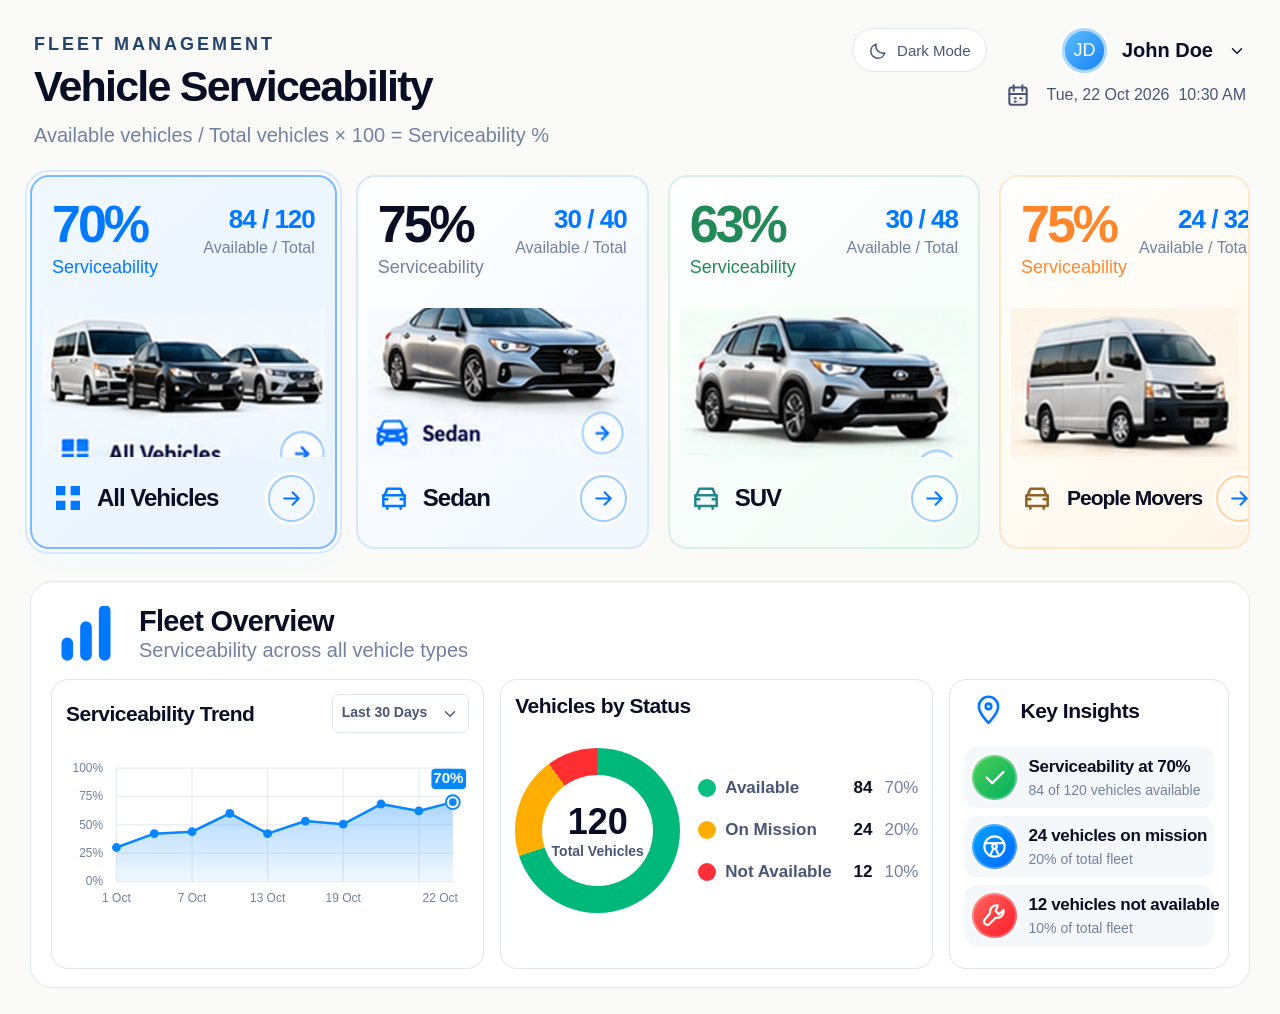
==== v1/prototype/index.html @ bc3ab5ad "Add portable vehicle serviceability prototype and v1 references" ====
<!doctype html>
<html lang="en" data-theme="light">
<head>
  <meta charset="utf-8">
  <meta name="viewport" content="width=device-width, initial-scale=1">
  <meta name="description" content="Vehicle Serviceability — an interactive fleet dashboard prototype.">
  <meta name="color-scheme" content="light dark">
  <title>Vehicle Serviceability | Fleet Management</title>
  <link rel="icon" href="assets/favicon.svg" type="image/svg+xml">
  <link rel="stylesheet" href="styles.css">
  <script src="app.js" defer></script>
</head>
<body>
  <div id="app"></div>
  <noscript>This clickable prototype needs JavaScript enabled in your browser.</noscript>
</body>
</html>
---- v1/prototype/styles.css ----
:root {
  color-scheme: light;
  font-family: Arial, Helvetica, sans-serif;
  --background: #fafbf9;
  --surface: #ffffff;
  --surface-soft: #f5f8fa;
  --text: #080e24;
  --secondary: #485775;
  --muted: #7182a1;
  --border: #e0e6ec;
  --rule: #e9edf1;
  --blue: #0078ff;
  --green: #009b4a;
  --red: #ff242b;
  --teal: #25878e;
  --card-blue: #f0f7ff;
  --card-green: #f0fbf6;
  --card-orange: #fff6e9;
  --badge-green: #e0f8e9;
  --badge-blue: #e3efff;
  --badge-red: #ffe7e9;
  --focus: #0063dc;
}

:root[data-theme="dark"] {
  color-scheme: dark;
  --background: #06151f;
  --surface: #091e2a;
  --surface-soft: #0b2331;
  --text: #f0f5ff;
  --secondary: #b9dcf0;
  --muted: #79accb;
  --border: #214858;
  --rule: #183442;
  --blue: #27a2ff;
  --green: #58e6b1;
  --red: #ff615a;
  --teal: #54efdc;
  --card-blue: #08253a;
  --card-green: #082d35;
  --card-orange: #29251f;
  --badge-green: #103c36;
  --badge-blue: #0d344d;
  --badge-red: #39292f;
  --focus: #70d9ff;
}

* { box-sizing: border-box; }
body { margin: 0; color: var(--text); background: var(--background); }
button, a { -webkit-tap-highlight-color: transparent; }
button { font: inherit; }
a { color: inherit; text-decoration: none; }
button, a { touch-action: manipulation; }
button { cursor: pointer; }
button:focus-visible, a:focus-visible { outline: 3px solid var(--focus); outline-offset: 5px; }
h1, h2, h3, p, dl, dd { margin: 0; }
h1:focus { outline: none; }
.icon { flex: 0 0 auto; width: 26px; height: 26px; vertical-align: middle; }
.visually-hidden { position: absolute; width: 1px; height: 1px; overflow: hidden; clip-path: inset(50%); white-space: nowrap; }
#app { max-width: 2200px; margin: 0 auto; }

/* Header */
.page-header { display: flex; justify-content: space-between; align-items: flex-start; gap: 28px; padding: 28px 40px 26px; }
.heading-group { display: flex; align-items: center; gap: 27px; min-width: 0; }
h1 { font-size: 50px; line-height: 1.16; letter-spacing: -1.8px; font-weight: 750; }
.dashboard-header { padding: 36px 48px 32px; min-height: 216px; }
.dashboard-header .heading-group { display: block; }
.eyebrow { font-size: 25px; font-weight: 700; letter-spacing: 3px; color: #24446b; margin: 6px 0 7px; }
[data-theme="dark"] .eyebrow { color: #85cee9; }
.dashboard-header h1 { font-size: 58px; letter-spacing: -1.8px; }
.formula { margin-top: 12px; font-size: 26px; color: var(--muted); white-space: nowrap; }
.header-tools { display: flex; align-items: flex-start; justify-content: flex-end; gap: 26px; padding-top: 0; }
.theme-toggle { display: inline-flex; gap: 9px; align-items: center; justify-content: center; background: var(--surface); border: 1px solid var(--border); border-radius: 24px; padding: 11px 16px; color: var(--secondary); white-space: nowrap; font-size: 15px; min-height: 44px; }
.theme-toggle .icon { width: 19px; height: 19px; }
.identity { text-align: right; color: var(--text); white-space: nowrap; }
.person { display: flex; align-items: center; gap: 15px; justify-content: flex-end; font-size: 24px; min-height: 32px; }
.person > .icon { width: 18px; height: 18px; }
.avatar { display: inline-flex; align-items: center; justify-content: center; width: 57px; height: 57px; border-radius: 50%; background: linear-gradient(135deg, #5cbdff, #1682f7); color: white; font-size: 23px; border: 3px solid #a9d8ff; box-shadow: 0 0 0 3px var(--surface); }
.date { display: flex; justify-content: flex-end; align-items: center; gap: 15px; font-size: 19px; color: var(--secondary); margin-top: 9px; }
.dashboard-header .date, .detail-sedan .date { font-size: 22px; }
.back-button { width: 60px; height: 60px; border: 1px solid var(--border); border-radius: 50%; display: flex; justify-content: center; align-items: center; background: var(--surface); color: var(--blue); }
.back-button .icon { width: 28px; height: 28px; }
.detail-header { min-height: 108px; padding: 23px 32px 22px; align-items: center; }
.detail-header .header-tools { align-items: center; }
[data-theme="dark"] .detail-header { padding-top: 30px; padding-bottom: 30px; min-height: 130px; }

/* Dashboard cards */
.dashboard { padding: 0 44px 26px; }
.category-grid { display: grid; grid-template-columns: 1.1fr 1.05fr 1.12fr .9fr; gap: 24px; }
.category-card { display: flex; flex-direction: column; min-width: 0; border: 2px solid #d5e8fc; border-radius: 19px; background: linear-gradient(135deg, var(--surface), var(--card-blue)); padding: 25px 29px 18px; overflow: hidden; }
.category-all { border-color: #7abaff; box-shadow: 0 0 0 3px var(--surface), 0 0 0 5px #d5e9ff, 0 10px 30px #328eff0a; background: linear-gradient(140deg, var(--card-blue), #eaf4ff); }
.category-suv { border-color: #d7f1e8; background: linear-gradient(135deg, var(--surface), var(--card-green)); }
.category-people-movers { padding-left: 27px; padding-right: 19px; border-color: #ffe7c9; background: linear-gradient(135deg, var(--surface), var(--card-orange)); }
[data-theme="dark"] .category-card { border-color: #173e55; background: linear-gradient(135deg, #0a1e2b, var(--card-blue)); box-shadow: 0 2px 3px #0006; }
[data-theme="dark"] .category-all { border-color: #239eff; background: linear-gradient(135deg, #072748, #052c4c); box-shadow: 0 0 0 3px #0a2131, 0 0 0 5px #13507e; }
[data-theme="dark"] .category-suv { border-color: #155058; background: linear-gradient(135deg, #0a2630, var(--card-green)); }
[data-theme="dark"] .category-people-movers { border-color: #6c4b27; background: linear-gradient(135deg, #292621, var(--card-orange)); }
.category-numbers { display: flex; justify-content: space-between; align-items: flex-start; gap: 12px; }
.category-numbers > div { display: flex; flex-direction: column; }
.service-percent { font-size: 69px; line-height: 1.05; letter-spacing: -3px; }
.category-numbers span { font-size: 24px; margin-top: 6px; white-space: nowrap; color: var(--muted); }
.category-total { text-align: right; padding-top: 8px; }
.category-total strong { font-size: 34px; line-height: 1.1; color: var(--blue); white-space: nowrap; letter-spacing: -1px; }
.category-total span { font-size: 21px; }
.category-all .service-percent, .category-all .category-numbers > div:first-child span { color: var(--blue); }
.category-suv .service-percent, .category-suv .category-numbers > div:first-child span { color: #218a56; }
.category-people-movers .service-percent, .category-people-movers .category-numbers > div:first-child span { color: #ff862b; }
[data-theme="dark"] .category-all .service-percent { color: var(--text); }
[data-theme="dark"] .category-numbers > div:first-child span { color: var(--secondary); }
[data-theme="dark"] .category-suv .service-percent, [data-theme="dark"] .category-suv .category-numbers > div:first-child span { color: var(--teal); }
[data-theme="dark"] .category-people-movers .category-total strong { color: var(--text); }
[data-theme="dark"] .category-people-movers .category-numbers > div:first-child span { color: #ffae53; }
.category-card > .vehicle-art { margin: 30px -10px 0; width: calc(100% + 20px); flex: 1 0 auto; }
.category-label { display: flex; align-items: center; gap: 21px; margin-top: 7px; min-height: 68px; }
.category-label > .icon { color: var(--blue); width: 46px; height: 46px; }
.category-label h2 { font-size: 32px; letter-spacing: -1px; white-space: nowrap; }
.round-arrow { margin-left: auto; display: flex; align-items: center; justify-content: center; border: 2px solid #9bccfb; border-radius: 50%; width: 62px; height: 62px; flex: 0 0 62px; color: var(--blue); background: #ffffff66; box-shadow: 0 0 0 3px var(--surface); }
.round-arrow .icon { width: 31px; height: 31px; }
.category-suv .category-label > .icon { color: var(--teal); }
.category-people-movers .category-label { gap: 14px; }
.category-people-movers .category-label > .icon { color: #906329; }
.category-people-movers h2 { font-size: 29px; }
.category-people-movers .round-arrow { width: 57px; height: 57px; flex-basis: 57px; border-color: #ffd19e; }
[data-theme="dark"] .round-arrow { background: #07314888; border-color: #348ec4; color: #e8faff; box-shadow: 0 0 0 3px #071d2a; }
[data-theme="dark"] .category-suv .category-label { color: var(--teal); }
[data-theme="dark"] .category-suv .round-arrow { border-color: #3aaca9; }
[data-theme="dark"] .category-people-movers .round-arrow { border-color: #af7736; background: #362b22; }
[data-theme="dark"] .category-people-movers .category-label > .icon { color: var(--text); }

/* Clip the vehicle illustration regions of the original reference; source pixels stay intact. */
.vehicle-art { --crop-x: 60; --crop-y: 380; --crop-width: 420; --crop-height: 210; display: block; position: relative; overflow: hidden; width: 100%; aspect-ratio: var(--crop-width) / var(--crop-height); isolation: isolate; }
.vehicle-art img { position: absolute; max-width: none; width: calc(1920 / var(--crop-width) * 100%); height: auto; left: calc(var(--crop-x) / var(--crop-width) * -100%); top: calc(var(--crop-y) / var(--crop-height) * -100%); pointer-events: none; user-select: none; }
.vehicle-sedan { --crop-x: 550; --crop-y: 380; }
.vehicle-suv { --crop-x: 1040; --crop-y: 365; }
.vehicle-people-movers { --crop-x: 1528; --crop-y: 365; --crop-width: 320; }
[data-theme="dark"] .vehicle-art { --crop-y: 445; --crop-height: 175; }
[data-theme="dark"] .vehicle-suv, [data-theme="dark"] .vehicle-people-movers { --crop-y: 435; --crop-height: 185; }

/* Fleet overview */
.overview { background: var(--surface); border: 1px solid var(--border); border-radius: 22px; padding: 23px 20px 18px; margin-top: 32px; }
.overview-heading { display: flex; align-items: center; gap: 25px; padding: 0 7px 17px; }
.overview-heading > .icon { width: 56px; height: 56px; color: var(--blue); }
.overview-heading h2 { font-size: 36px; letter-spacing: -.7px; }
.overview-heading p { color: var(--muted); font-size: 24px; margin-top: 1px; }
.overview-grid { display: grid; grid-template-columns: 1.6fr 1.55fr 1fr; gap: 22px; }
.overview-panel { padding: 17px 20px; border: 1px solid var(--border); border-radius: 17px; min-width: 0; }
.overview-panel h3 { font-size: 28px; line-height: 1.15; letter-spacing: -.5px; }
.panel-heading { display: flex; align-items: center; justify-content: space-between; gap: 10px; }
.period { border: 1px solid var(--border); border-radius: 7px; padding: 12px; font-weight: 600; color: var(--secondary); font-size: 18px; white-space: nowrap; }
.period .icon { width: 18px; height: 18px; margin-left: 10px; }
.trend-chart { display: block; margin-top: 20px; width: 100%; overflow: visible; }
.chart-grid { stroke: var(--rule); stroke-width: 2px; fill: none; }
.chart-labels { font-size: 19px; fill: var(--muted); }
.status-breakdown { display: flex; gap: 30px; align-items: center; justify-content: space-between; padding-top: 29px; }
.donut { width: 235px; aspect-ratio: 1; flex: 0 0 235px; background: conic-gradient(#00b87a 0 70%, #ffad00 70% 90%, #ff2f31 90%); border-radius: 50%; padding: 36px; }
.donut > div { background: var(--surface); border-radius: 50%; width: 100%; height: 100%; display: flex; flex-direction: column; justify-content: center; align-items: center; }
.donut strong { font-size: 48px; }
.donut span { font-size: 18px; white-space: nowrap; color: var(--secondary); font-weight: 600; }
.status-legend { flex: 1; min-width: 0; }
.status-legend > div { display: flex; align-items: center; margin: 27px 0; gap: 16px; font-size: 22px; }
.status-legend dt { display: flex; align-items: center; flex: 1; gap: 13px; color: var(--secondary); font-weight: 600; white-space: nowrap; }
.legend-dot { border-radius: 50%; width: 24px; height: 24px; flex: 0 0 24px; }
.available-dot { background: #08bf83; }
.mission-dot { background: #ffac00; }
.unavailable-dot { background: #ff3038; }
.status-legend dd { font-weight: 700; }
.status-legend dd:last-child { color: var(--muted); width: 48px; text-align: right; font-weight: 500; }
.insights-panel { padding-left: 12px; padding-right: 12px; }
.insights-panel h3 { display: flex; align-items: center; gap: 15px; padding: 0 8px 12px; }
.insights-panel h3 .icon { width: 33px; height: 33px; color: var(--blue); }
.insight { display: flex; align-items: center; gap: 18px; margin: 8px 0; border-radius: 13px; background: var(--surface-soft); padding: 7px 12px; }
.insight > div { min-width: 0; }
.insight strong { font-size: 23px; letter-spacing: -.3px; white-space: nowrap; }
.insight p { font-size: 18px; color: var(--muted); margin-top: 5px; white-space: nowrap; }
.status-icon { width: 70px; height: 70px; flex: 0 0 70px; display: flex; align-items: center; justify-content: center; border-radius: 50%; color: white; box-shadow: inset 0 0 0 2px #ffffff44, 0 0 0 3px #ffffff44; }
.status-icon .icon { width: 36px; height: 36px; }
.available-icon { background: linear-gradient(135deg, #4dcf54, #00af63); }
.mission-icon { background: linear-gradient(135deg, #00a4ff, #0064ff); }
.unavailable-icon { background: linear-gradient(135deg, #ff6a60, #ff1826); }
.insight .status-icon { width: 62px; height: 62px; flex-basis: 62px; }
[data-theme="dark"] .overview { background: linear-gradient(135deg, #0a2834, #091f2c); }
[data-theme="dark"] .overview-panel { background: #09212c; }
[data-theme="dark"] .status-icon { box-shadow: inset 0 0 0 1px #ffffff44; }
[data-theme="dark"] .available-icon { background: linear-gradient(135deg, #186349, #12765c); }
[data-theme="dark"] .mission-icon { background: linear-gradient(135deg, #093e78, #008bfb); }
[data-theme="dark"] .unavailable-icon { background: linear-gradient(135deg, #6d3439, #ce3b3a); }
[data-theme="dark"] .insight .available-icon { background: linear-gradient(135deg, #00e6b0, #00b98e); }
[data-theme="dark"] .insight .mission-icon { background: #007eff; }
[data-theme="dark"] .insight .unavailable-icon { background: #ff463b; }

/* Detail summaries */
.detail { padding: 10px 31px 35px; }
.summary-grid { display: grid; grid-template-columns: 2.85fr 1fr 1fr 1fr; gap: 18px; }
.summary-main, .summary-stat { border: 1px solid var(--border); border-radius: 12px; min-width: 0; display: flex; align-items: center; min-height: 142px; background: var(--surface); padding: 20px 28px; }
.summary-main { justify-content: space-between; gap: 14px; }
.summary-percent { display: flex; align-items: center; gap: 32px; }
.summary-percent > div { display: flex; flex-direction: column; }
.summary-percent strong { font-size: 56px; line-height: 1.05; letter-spacing: -1.5px; }
.summary-percent span:not(.summary-car) { color: var(--secondary); font-size: 20px; margin-top: 5px; }
.summary-total { display: flex; flex-direction: column; text-align: center; white-space: nowrap; }
.summary-total strong { font-size: 36px; color: var(--blue); letter-spacing: -1px; }
.summary-total span { color: var(--secondary); font-size: 19px; margin-top: 5px; }
.summary-art { width: 48%; flex: 0 1 420px; }
.summary-stat { gap: 24px; position: relative; }
.summary-stat > div { display: flex; flex-direction: column; gap: 5px; }
.summary-stat strong { font-size: 38px; line-height: 1; }
.summary-stat > div > span { font-size: 19px; color: var(--secondary); white-space: nowrap; }
.summary-stat b { font-size: 20px; font-weight: 500; align-self: flex-end; margin-left: auto; padding-bottom: 15px; }
.available-stat strong, .available-stat b { color: #108a29; }
.mission-stat strong, .mission-stat b { color: #006bff; }
.unavailable-stat strong, .unavailable-stat b { color: #ff171b; }
.available-stat { background: linear-gradient(135deg, #f7fff9, var(--surface)); border-color: #cfebdc; }
.mission-stat { background: linear-gradient(135deg, #f3f9ff, var(--surface)); border-color: #d1e3ff; }
.unavailable-stat { background: linear-gradient(135deg, #fff8f8, var(--surface)); border-color: #f7d7dc; }
[data-theme="dark"] .summary-main { background: linear-gradient(135deg, #0a2230, #091d28); border-color: #23536d; }
[data-theme="dark"] .summary-total strong { color: var(--secondary); }
[data-theme="dark"] .summary-stat strong { color: var(--text); }
[data-theme="dark"] .available-stat { background: #09272c; border-color: #1e5954; }
[data-theme="dark"] .mission-stat { background: #092335; border-color: #17557c; }
[data-theme="dark"] .unavailable-stat { background: #28232b; border-color: #684047; }
[data-theme="dark"] .available-stat b { color: #54e8b0; }
[data-theme="dark"] .mission-stat b { color: #62c6ff; }
[data-theme="dark"] .unavailable-stat b { color: #ff675d; }
.detail-sedan .summary-grid { grid-template-columns: 1.66fr .9fr 1fr 1.06fr; gap: 22px; }
.detail-sedan .summary-main, .detail-sedan .summary-stat { min-height: 142px; padding: 22px 25px; }
.detail-sedan .summary-main { background: var(--card-blue); border-color: #e1eaf6; }
.summary-car { display: flex; align-items: center; justify-content: center; width: 82px; height: 82px; color: #164a75; background: #e0f0ff; border-radius: 16px; }
.summary-car .icon { width: 52px; height: 52px; }
.detail-sedan .summary-percent strong { font-size: 60px; }
.detail-sedan .summary-stat > div > span { font-size: 24px; }
.detail-sedan .summary-stat b { font-size: 25px; padding-bottom: 7px; }
[data-theme="dark"] .detail-sedan .summary-main { border-color: #23536d; background: linear-gradient(135deg, #0c304b, #0a2231); }
[data-theme="dark"] .summary-car { background: #104b7e; color: #eefaff; }
.detail-people-movers .summary-grid { grid-template-columns: 2.6fr 1fr 1fr 1fr; }
.detail-people-movers .summary-main { min-height: 147px; }
.detail-people-movers .summary-art { max-width: 320px; }
.detail-people-movers .summary-total { border-left: 1px solid var(--border); padding-left: 45px; }
.detail-people-movers .summary-stat { background: var(--surface); border-color: var(--border); }
.detail-suv .summary-grid { grid-template-columns: 2.46fr 1fr 1fr 1.02fr; }
.detail-suv .summary-main { padding-right: 45px; }
.detail-suv .summary-total { border-left: 1px solid var(--border); padding-left: 50px; }
.detail-suv .summary-stat { background: var(--surface); border-color: var(--border); }

/* Table and pictured controls */
.table-panel { margin-top: 20px; border: 1px solid var(--border); border-radius: 15px; background: var(--surface); padding: 16px 16px 13px; }
.table-toolbar { display: flex; justify-content: flex-end; align-items: center; gap: 18px; padding: 0 2px 15px; color: var(--secondary); }
.static-field { display: flex; align-items: center; gap: 15px; border: 1px solid var(--border); border-radius: 10px; min-height: 49px; padding: 12px 17px; background: var(--surface); font-size: 17px; }
.static-field > span { flex: 1; }
.search-field { width: 445px; color: #8a94aa; }
.search-field .icon { color: #909bb0; width: 22px; height: 22px; }
.status-field { min-width: 194px; color: var(--text); }
.status-field .icon { color: var(--blue); width: 19px; height: 19px; }
.filter-field { padding: 11px; color: var(--blue); }
.table-scroll { overflow-x: auto; border-radius: 10px; }
table { border-collapse: collapse; width: 100%; font-size: 18px; text-align: left; color: var(--secondary); white-space: nowrap; }
thead { background: linear-gradient(var(--surface-soft), #f0f2f5); color: #303b59; }
th { font-weight: 600; font-size: 17px; padding: 15px 17px; }
td { padding: 7px 17px; height: 53px; border-bottom: 1px solid var(--rule); }
th:first-child, td:first-child { text-align: center; width: 68px; padding-left: 12px; padding-right: 12px; }
th:last-child, td:last-child { text-align: center; min-width: 100px; }
.status-badge { display: inline-flex; align-items: center; gap: 17px; border-radius: 30px; padding: 8px 15px; font-size: 17px; line-height: 1.1; min-width: 151px; justify-content: flex-start; }
.status-badge i { display: inline-block; border-radius: 50%; width: 14px; height: 14px; flex: 0 0 14px; background: currentColor; box-shadow: 0 0 0 2px #ffffff99; }
.status-badge.available { color: #008824; background: var(--badge-green); }
.status-badge.mission { color: #006dff; background: var(--badge-blue); }
.status-badge.unavailable { color: #ff191e; background: var(--badge-red); }
.row-menu { color: #0065ed; font-size: 30px; line-height: 1; font-weight: 700; }
.table-footer { display: flex; justify-content: space-between; align-items: center; gap: 20px; min-height: 67px; padding: 15px 10px 0; color: var(--secondary); font-size: 18px; }
.pagination { display: flex; align-items: center; gap: 10px; }
.page-arrow, .page-number { display: flex; align-items: center; justify-content: center; width: 38px; height: 40px; }
.page-arrow { border: 1px solid var(--border); border-radius: 12px; color: var(--blue); }
.page-arrow .icon { width: 23px; height: 23px; }
.next-page { transform: rotate(180deg); }
.page-number { width: 26px; }
.page-number.current { border-radius: 15px; width: 39px; background: #006bff; color: white; }
.page-size { display: inline-flex; align-items: center; justify-content: space-between; gap: 20px; border: 1px solid var(--border); border-radius: 10px; padding: 13px 16px; margin-left: 7px; color: var(--text); }
.page-size .icon { width: 18px; height: 18px; color: var(--blue); }
.clear-filters { display: flex; justify-content: center; align-items: center; gap: 16px; border-radius: 12px; background: #204758; border: 1px solid #567f90; color: white; padding: 16px 26px; min-height: 64px; white-space: nowrap; font-size: 23px; }
[data-theme="dark"] thead { background: #0b2636; color: var(--secondary); }
[data-theme="dark"] .table-panel { background: linear-gradient(135deg, #0a2230, #091c27); }
[data-theme="dark"] .static-field { background: #091e2b; border-color: #24495c; }
[data-theme="dark"] .search-field { color: var(--muted); }
[data-theme="dark"] .status-badge.available { color: #59e9a5; }
[data-theme="dark"] .status-badge.mission { color: #54bdff; }
[data-theme="dark"] .status-badge.unavailable { color: #ff655c; }
[data-theme="dark"] .status-badge i { box-shadow: none; }
[data-theme="dark"] .row-menu { color: var(--blue); }
[data-theme="dark"] .clear-filters { background: #0b2636; border-color: #365c71; }
.detail-sedan .table-panel { border: 0; background: transparent; padding: 0; margin-top: 24px; }
.detail-sedan .table-toolbar { gap: 22px; padding-bottom: 27px; }
.detail-sedan .search-field { flex: 1; width: auto; }
.detail-sedan .static-field { min-height: 67px; font-size: 23px; padding: 18px 26px; }
.detail-sedan .status-field { width: 19%; }
.detail-sedan .table-scroll { border: 1px solid var(--border); border-radius: 15px; }
.detail-sedan table { font-size: 22px; }
.detail-sedan th { font-size: 22px; padding: 18px 25px; }
.detail-sedan td { padding: 8px 25px; height: 58px; }
.detail-sedan td:first-child, .detail-sedan th:first-child { width: 84px; }
.detail-sedan .status-badge { font-size: 22px; min-width: 197px; padding: 9px 19px; }
.detail-sedan .status-badge i { width: 18px; height: 18px; flex-basis: 18px; }
.detail-sedan .table-footer { margin-top: 32px; font-size: 21px; }
.detail-sedan .page-number.current { border-radius: 50%; width: 57px; height: 57px; }
.detail-sedan .page-arrow { width: 48px; height: 48px; border-radius: 50%; }
.detail-people-movers .table-panel { margin-top: 22px; }
.detail-people-movers .search-field { width: 500px; }
.detail-people-movers .table-scroll { border: 1px solid var(--border); }
.detail-people-movers td { height: 55px; }
.thumbnail-cell { width: 140px; padding: 2px 12px; }
.row-art { width: 104px; }
.detail-people-movers .summary-art img, .row-art img { width: 753.15315%; left: -120.27027%; top: -96.42857%; }
.detail-people-movers .summary-art, .row-art { aspect-ratio: 222 / 112; }
[data-theme="dark"] .detail-people-movers .summary-art img, [data-theme="dark"] .row-art img { width: 743.11111%; left: -120%; top: -109.16667%; }
[data-theme="dark"] .detail-people-movers .summary-art, [data-theme="dark"] .row-art { aspect-ratio: 225 / 120; }
.detail-all .summary-art { aspect-ratio: 420 / 125; }
.detail-all .summary-art img { width: 457.14286%; left: -58.80952%; top: -111.2%; }
[data-theme="dark"] .detail-all .summary-art { aspect-ratio: 485 / 114; }
[data-theme="dark"] .detail-all .summary-art img { width: 395.87629%; left: -41.4433%; top: -149.12281%; }
.detail-suv .table-panel { margin-top: 20px; }
.detail-suv .search-field { width: 510px; }
.detail-suv .table-toolbar { padding: 6px 0 18px; }
.detail-suv td { height: 58px; }
.detail-suv th { padding-top: 17px; padding-bottom: 17px; }
.detail-suv .table-scroll { border: 1px solid var(--border); }

@media (min-width: 1700px) {
  .category-card { min-height: 451px; }
  .category-card > .vehicle-art { flex: 0 0 auto; margin-top: 21px; }
  .category-label { margin-top: auto; }
  .category-people-movers > .vehicle-art { margin-top: 37px; }
}
@media (max-width: 1699px) {
  h1 { font-size: 39px; }
  .dashboard-header { min-height: 166px; padding: 28px 34px; }
  .dashboard-header h1 { font-size: 43px; }
  .eyebrow { font-size: 18px; }
  .formula { font-size: 20px; }
  .identity .date { font-size: 16px; }
  .person { font-size: 20px; }
  .avatar { width: 45px; height: 45px; font-size: 18px; }
  .header-tools { gap: 18px; }
  .dashboard { padding-left: 30px; padding-right: 30px; }
  .category-grid { gap: 19px; }
  .category-card { padding: 20px 20px 15px; min-height: 340px; }
  .service-percent { font-size: 52px; }
  .category-numbers span { font-size: 18px; }
  .category-total strong { font-size: 26px; }
  .category-total span { font-size: 16px; }
  .category-label { gap: 13px; }
  .category-label h2 { font-size: 24px; }
  .category-people-movers h2 { font-size: 21px; }
  .category-label > .icon { width: 32px; height: 32px; }
  .round-arrow, .category-people-movers .round-arrow { width: 47px; height: 47px; flex-basis: 47px; }
  .round-arrow .icon { width: 25px; height: 25px; }
  .overview-heading h2 { font-size: 29px; }
  .overview-heading p { font-size: 20px; }
  .overview-grid { gap: 16px; grid-template-columns: 1.55fr 1.55fr 1fr; }
  .overview-panel { padding: 14px; }
  .overview-panel h3 { font-size: 21px; }
  .period { font-size: 14px; padding: 9px; }
  .status-breakdown { gap: 18px; }
  .donut { width: 165px; flex-basis: 165px; padding: 27px; }
  .donut strong { font-size: 36px; }
  .donut span { font-size: 14px; }
  .status-legend > div { gap: 11px; font-size: 17px; margin: 22px 0; }
  .status-legend dt { gap: 9px; }
  .legend-dot { width: 18px; height: 18px; flex-basis: 18px; }
  .status-legend dd:last-child { width: 35px; }
  .insight { gap: 11px; padding: 8px; }
  .insight strong { font-size: 17px; }
  .insight p { font-size: 14px; }
  .insight .status-icon { width: 45px; height: 45px; flex-basis: 45px; }
  .insight .status-icon .icon { width: 27px; height: 27px; }
  .summary-main, .summary-stat { padding: 16px 20px; min-height: 114px; }
  .summary-percent strong { font-size: 45px; }
  .summary-total strong { font-size: 29px; }
  .summary-percent span:not(.summary-car), .summary-total span { font-size: 16px; }
  .summary-stat { gap: 16px; }
  .summary-stat .status-icon { width: 54px; height: 54px; flex-basis: 54px; }
  .summary-stat .status-icon .icon { width: 29px; height: 29px; }
  .summary-stat strong { font-size: 30px; }
  .summary-stat > div > span { font-size: 15px; }
  .summary-stat b { font-size: 16px; padding-bottom: 8px; }
  .summary-grid { gap: 14px; }
  .detail-sedan .summary-main, .detail-sedan .summary-stat { min-height: 114px; padding: 18px; }
  .detail-sedan .summary-percent { gap: 20px; }
  .detail-sedan .summary-percent strong { font-size: 45px; }
  .summary-car { width: 65px; height: 65px; }
  .summary-car .icon { width: 43px; height: 43px; }
  .detail-sedan .summary-stat > div > span { font-size: 18px; }
  .detail-sedan .summary-stat b { font-size: 19px; }
  .detail-sedan .static-field, .clear-filters { min-height: 53px; font-size: 18px; padding: 14px 20px; }
  .detail-sedan table, .detail-sedan th, .detail-sedan .status-badge { font-size: 17px; }
  .detail-sedan th, .detail-sedan td { padding-left: 20px; padding-right: 20px; }
  .detail-sedan .status-badge { min-width: 160px; }
  .detail-people-movers .summary-total { padding-left: 25px; }
  .detail-people-movers .summary-main { min-height: 114px; }
  .detail-suv .summary-total { padding-left: 30px; }
  table { font-size: 15px; }
  th { font-size: 14px; }
  .status-badge { min-width: 133px; font-size: 14px; gap: 12px; }
}
@media (max-width: 1250px) {
  .page-header { gap: 18px; }
  .dashboard-header { min-height: 150px; }
  .dashboard-header h1 { font-size: 36px; }
  .formula { font-size: 17px; }
  .theme-toggle { padding: 10px; border-radius: 50%; }
  .theme-toggle span { display: none; }
  .header-tools { gap: 15px; }
  .identity .date { font-size: 14px; }
  .date .icon { width: 20px; height: 20px; }
  .category-grid { grid-template-columns: repeat(4, minmax(0, 1fr)); gap: 16px; }
  .category-card { padding: 16px; min-height: 300px; }
  .service-percent { font-size: 43px; }
  .category-total strong { font-size: 22px; }
  .category-numbers span { font-size: 15px; }
  .category-total span { font-size: 13px; }
  .category-label { gap: 8px; }
  .category-label h2 { font-size: 21px; }
  .category-people-movers h2 { font-size: 18px; }
  .category-label > .icon { width: 26px; height: 26px; }
  .round-arrow, .category-people-movers .round-arrow { width: 36px; height: 36px; flex-basis: 36px; }
  .overview-grid { grid-template-columns: 1fr 1fr; }
  .insights-panel { grid-column: 1 / -1; display: grid; grid-template-columns: 1fr 1fr 1fr; gap: 10px; }
  .insights-panel h3 { grid-column: 1 / -1; }
  .summary-grid, .detail-sedan .summary-grid, .detail-suv .summary-grid, .detail-people-movers .summary-grid { grid-template-columns: repeat(3, minmax(0, 1fr)); }
  .summary-main { grid-column: 1 / -1; }
  .summary-art { flex: 0 1 240px; }
  .detail-sedan .summary-main { justify-content: space-between; }
  .summary-main, .summary-stat { min-height: 100px; }
  .detail-people-movers .summary-main, .detail-sedan .summary-main { min-height: 100px; }
  .summary-percent strong, .detail-sedan .summary-percent strong { font-size: 43px; }
  .detail-sedan .summary-percent { gap: 25px; }
  .summary-car { width: 60px; height: 60px; }
  .summary-main .summary-art { width: 230px; max-height: 115px; }
  table { min-width: 1090px; }
  .detail-people-movers table { min-width: 1250px; }
  .detail-sedan table { min-width: 1200px; }
  .search-field, .detail-suv .search-field, .detail-people-movers .search-field { width: min(50%, 500px); }
  .detail-sedan .status-field { width: auto; min-width: 170px; }
}
@media (max-width: 800px) {
  .page-header, .dashboard-header { padding: 23px 20px; flex-wrap: wrap; }
  .dashboard-header { min-height: 0; }
  .heading-group { gap: 16px; }
  .eyebrow { font-size: 14px; letter-spacing: 2px; }
  h1, .dashboard-header h1 { font-size: 34px; letter-spacing: -1px; }
  .formula { font-size: 15px; white-space: normal; }
  .header-tools { width: 100%; justify-content: space-between; align-items: center; padding-top: 4px; }
  .theme-toggle { border-radius: 24px; padding: 10px 15px; }
  .theme-toggle span { display: inline; font-size: 14px; }
  .person { min-height: 25px; font-size: 17px; gap: 9px; }
  .avatar { width: 33px; height: 33px; font-size: 14px; border-width: 2px; }
  .date { font-size: 12px; margin-top: 6px; gap: 8px; }
  .identity .date { font-size: 12px; }
  .date .icon { width: 16px; height: 16px; }
  .dashboard { padding: 5px 20px 20px; }
  .category-grid { grid-template-columns: repeat(2, minmax(0, 1fr)); }
  .category-card { min-height: 275px; }
  .category-label h2 { font-size: 21px; }
  .category-people-movers h2 { font-size: 19px; }
  .category-card > .vehicle-art { margin-top: 15px; }
  .overview { padding: 18px 12px; margin-top: 23px; }
  .overview-heading { gap: 14px; }
  .overview-heading > .icon { width: 38px; height: 38px; }
  .overview-heading h2 { font-size: 25px; }
  .overview-heading p { font-size: 16px; }
  .overview-grid { grid-template-columns: 1fr; }
  .insights-panel { display: block; }
  .overview-panel h3 { font-size: 21px; }
  .status-breakdown { justify-content: center; gap: 25px; }
  .status-legend { flex: 0 1 280px; }
  .insight { margin-top: 12px; }
  .insight strong { font-size: 18px; }
  .insight p { font-size: 15px; }
  .back-button { width: 45px; height: 45px; }
  .back-button .icon { width: 23px; height: 23px; }
  .detail { padding: 0 18px 25px; }
  .summary-grid, .detail-sedan .summary-grid, .detail-suv .summary-grid, .detail-people-movers .summary-grid { gap: 10px; }
  .summary-main { padding: 16px; gap: 8px; }
  .summary-percent strong, .detail-sedan .summary-percent strong { font-size: 38px; }
  .summary-percent span:not(.summary-car), .summary-total span { font-size: 13px; }
  .summary-total strong { font-size: 25px; }
  .summary-main .summary-art { width: 160px; flex-basis: 160px; }
  .detail-people-movers .summary-total, .detail-suv .summary-total { padding-left: 15px; }
  .summary-stat, .detail-sedan .summary-stat { flex-wrap: wrap; justify-content: center; gap: 8px; padding: 14px 8px; text-align: center; }
  .summary-stat .status-icon { width: 34px; height: 34px; flex-basis: 34px; }
  .summary-stat .status-icon .icon { width: 22px; height: 22px; }
  .summary-stat > div > span, .detail-sedan .summary-stat > div > span { font-size: 13px; }
  .summary-stat strong { font-size: 27px; }
  .summary-stat b, .detail-sedan .summary-stat b { font-size: 14px; padding-bottom: 0; margin-left: 0; width: 100%; }
  .table-panel { padding: 12px 10px; }
  .table-toolbar, .detail-sedan .table-toolbar { flex-wrap: wrap; gap: 10px; padding-bottom: 13px; }
  .search-field, .detail-suv .search-field, .detail-people-movers .search-field, .detail-sedan .search-field { width: 100%; flex: 1 0 100%; }
  .static-field, .detail-sedan .static-field { min-height: 44px; font-size: 14px; padding: 11px; }
  .status-field, .detail-sedan .status-field { flex: 1; min-width: 0; }
  .clear-filters { min-height: 44px; padding: 10px 15px; font-size: 15px; gap: 8px; }
  .clear-filters .icon { width: 20px; height: 20px; }
  .table-footer, .detail-sedan .table-footer { flex-wrap: wrap; font-size: 14px; gap: 14px; padding: 14px 0 0; margin-top: 0; }
  .pagination { gap: 8px; }
  .page-number, .page-arrow { width: 27px; height: 32px; }
  .page-number.current, .detail-sedan .page-number.current { width: 33px; height: 33px; border-radius: 50%; }
  .detail-sedan .page-arrow { width: 31px; height: 31px; }
  .page-size { padding: 10px; gap: 10px; margin-left: 0; }
}
@media (max-width: 450px) {
  h1, .dashboard-header h1 { font-size: 30px; }
  .dashboard { padding-left: 14px; padding-right: 14px; }
  .category-grid { gap: 12px; }
  .category-card { min-height: 238px; padding: 14px 11px 10px; border-radius: 13px; }
  .category-numbers { gap: 7px; }
  .service-percent { font-size: 36px; letter-spacing: -2px; }
  .category-numbers span { font-size: 12px; }
  .category-total { padding-top: 5px; }
  .category-total strong { font-size: 18px; }
  .category-total span { font-size: 10px; }
  .category-label { gap: 7px; min-height: 45px; }
  .category-label h2, .category-people-movers h2 { font-size: 16px; letter-spacing: -.5px; }
  .category-label > .icon { width: 22px; height: 22px; }
  .round-arrow, .category-people-movers .round-arrow { width: 28px; height: 28px; flex-basis: 28px; border-width: 1px; box-shadow: none; }
  .round-arrow .icon { width: 19px; height: 19px; }
  .donut { width: 135px; flex-basis: 135px; padding: 22px; }
  .donut strong { font-size: 28px; }
  .donut span { font-size: 11px; }
  .status-breakdown { gap: 15px; }
  .status-legend > div { font-size: 13px; gap: 9px; }
  .status-legend dt { gap: 7px; }
  .legend-dot { width: 13px; height: 13px; flex-basis: 13px; }
  .status-legend dd:last-child { width: 28px; }
  .summary-main .summary-art { width: 120px; flex-basis: 120px; }
  .summary-percent strong, .detail-sedan .summary-percent strong { font-size: 31px; }
  .summary-total strong { font-size: 21px; }
  .summary-percent span:not(.summary-car), .summary-total span { font-size: 11px; }
  .detail-people-movers .summary-total { padding-left: 8px; }
  .summary-car { width: 44px; height: 44px; }
  .summary-car .icon { width: 33px; height: 33px; }
}
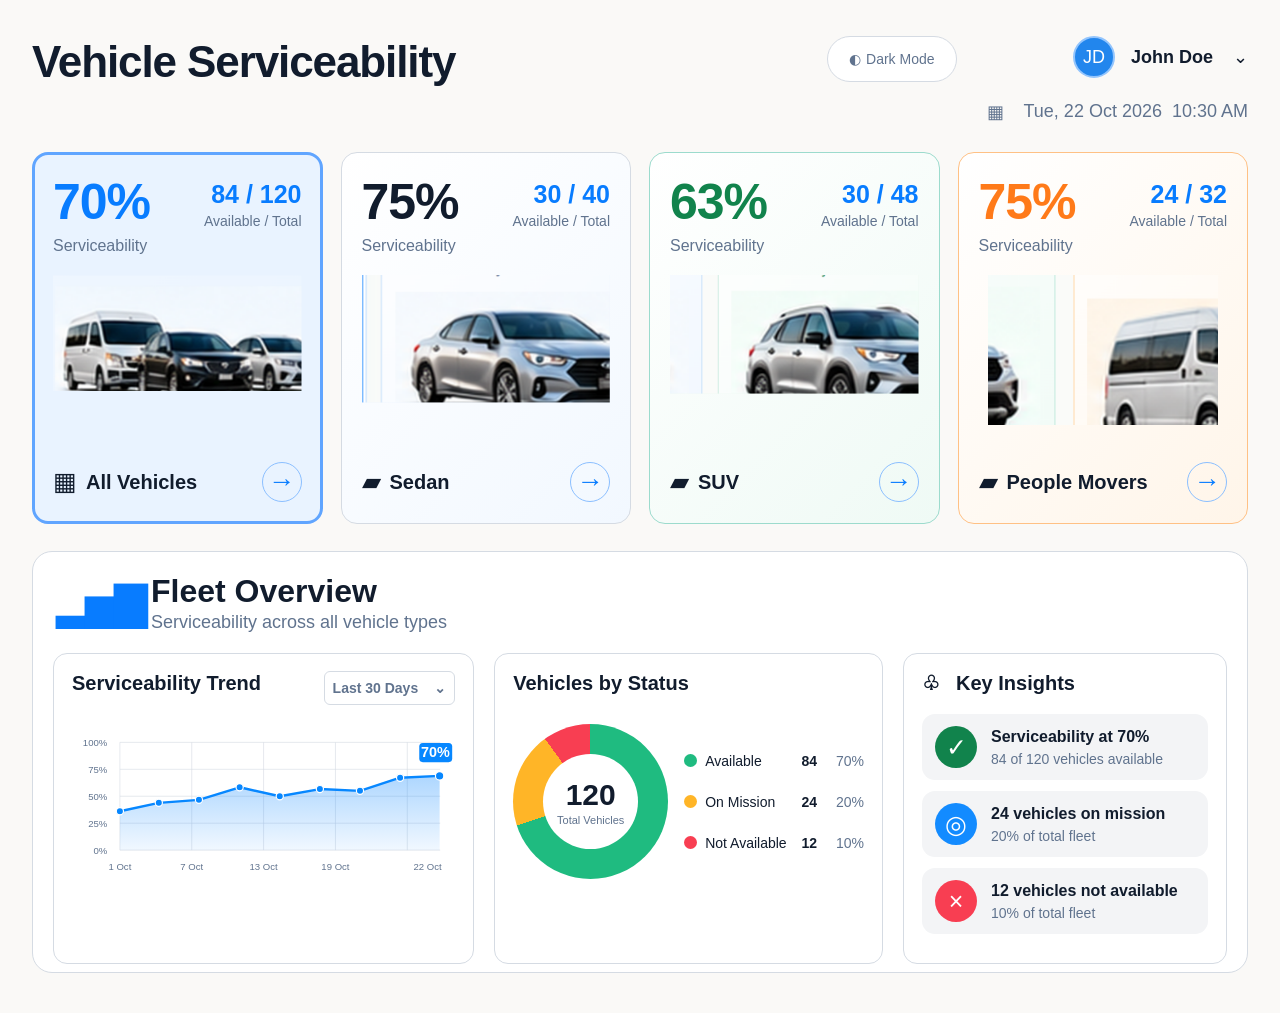
==== commit 90dea2d7: "Refresh v1 from replacement references and simplify dashboard header" ====
--- a/v1/prototype/index.html
+++ b/v1/prototype/index.html
@@ -5,7 +5,7 @@
   <meta name="viewport" content="width=device-width, initial-scale=1">
   <meta name="description" content="Vehicle Serviceability — an interactive fleet dashboard prototype.">
   <meta name="color-scheme" content="light dark">
-  <title>Vehicle Serviceability | Fleet Management</title>
+  <title>Vehicle Serviceability Prototype</title>
   <link rel="icon" href="assets/favicon.svg" type="image/svg+xml">
   <link rel="stylesheet" href="styles.css">
   <script src="app.js" defer></script>
--- a/v1/prototype/styles.css
+++ b/v1/prototype/styles.css
@@ -1,536 +1,313 @@
 :root {
   color-scheme: light;
   font-family: Arial, Helvetica, sans-serif;
-  --background: #fafbf9;
-  --surface: #ffffff;
-  --surface-soft: #f5f8fa;
-  --text: #080e24;
-  --secondary: #485775;
-  --muted: #7182a1;
-  --border: #e0e6ec;
-  --rule: #e9edf1;
-  --blue: #0078ff;
-  --green: #009b4a;
-  --red: #ff242b;
-  --teal: #25878e;
-  --card-blue: #f0f7ff;
-  --card-green: #f0fbf6;
-  --card-orange: #fff6e9;
-  --badge-green: #e0f8e9;
-  --badge-blue: #e3efff;
-  --badge-red: #ffe7e9;
-  --focus: #0063dc;
-}
-
+  --background: #faf9f7;
+  --surface: #fff;
+  --surface-soft: #f3f4f6;
+  --text: #111c2d;
+  --secondary: #60738e;
+  --border: #d5dbe3;
+  --blue: #087cff;
+  --green: #11834c;
+  --red: #f43f55;
+  --badge-green: #e7f7ee;
+  --badge-blue: #e8f3ff;
+  --badge-red: #fcebed;
+  --card-all: #e9f3ff;
+  --card-sedan: #f2f8ff;
+  --card-suv: #effaf5;
+  --card-people: #fff5e9;
+}
 :root[data-theme="dark"] {
   color-scheme: dark;
-  --background: #06151f;
-  --surface: #091e2a;
-  --surface-soft: #0b2331;
-  --text: #f0f5ff;
-  --secondary: #b9dcf0;
-  --muted: #79accb;
-  --border: #214858;
-  --rule: #183442;
-  --blue: #27a2ff;
-  --green: #58e6b1;
-  --red: #ff615a;
-  --teal: #54efdc;
-  --card-blue: #08253a;
-  --card-green: #082d35;
-  --card-orange: #29251f;
+  --background: #07111a;
+  --surface: #0c202c;
+  --surface-soft: #0a1b26;
+  --text: #eaf2ff;
+  --secondary: #a5c1d3;
+  --border: #284b5d;
+  --blue: #2ab2df;
+  --green: #4de1b9;
+  --red: #ff5d69;
   --badge-green: #103c36;
-  --badge-blue: #0d344d;
-  --badge-red: #39292f;
-  --focus: #70d9ff;
-}
-
+  --badge-blue: #123146;
+  --badge-red: #3c252c;
+  --card-all: #132f43;
+  --card-sedan: #102a3a;
+  --card-suv: #103733;
+  --card-people: #30291f;
+}
 * { box-sizing: border-box; }
 body { margin: 0; color: var(--text); background: var(--background); }
-button, a { -webkit-tap-highlight-color: transparent; }
-button { font: inherit; }
 a { color: inherit; text-decoration: none; }
-button, a { touch-action: manipulation; }
-button { cursor: pointer; }
-button:focus-visible, a:focus-visible { outline: 3px solid var(--focus); outline-offset: 5px; }
+button { font: inherit; cursor: pointer; }
+button, a { -webkit-tap-highlight-color: transparent; touch-action: manipulation; }
+button:focus-visible, a:focus-visible { outline: 3px solid var(--blue); outline-offset: 4px; }
 h1, h2, h3, p, dl, dd { margin: 0; }
 h1:focus { outline: none; }
-.icon { flex: 0 0 auto; width: 26px; height: 26px; vertical-align: middle; }
+.icon { display: inline-flex; flex: 0 0 auto; justify-content: center; align-items: center; font-style: normal; line-height: 1; }
 .visually-hidden { position: absolute; width: 1px; height: 1px; overflow: hidden; clip-path: inset(50%); white-space: nowrap; }
 #app { max-width: 2200px; margin: 0 auto; }
 
-/* Header */
-.page-header { display: flex; justify-content: space-between; align-items: flex-start; gap: 28px; padding: 28px 40px 26px; }
-.heading-group { display: flex; align-items: center; gap: 27px; min-width: 0; }
-h1 { font-size: 50px; line-height: 1.16; letter-spacing: -1.8px; font-weight: 750; }
-.dashboard-header { padding: 36px 48px 32px; min-height: 216px; }
-.dashboard-header .heading-group { display: block; }
-.eyebrow { font-size: 25px; font-weight: 700; letter-spacing: 3px; color: #24446b; margin: 6px 0 7px; }
-[data-theme="dark"] .eyebrow { color: #85cee9; }
-.dashboard-header h1 { font-size: 58px; letter-spacing: -1.8px; }
-.formula { margin-top: 12px; font-size: 26px; color: var(--muted); white-space: nowrap; }
-.header-tools { display: flex; align-items: flex-start; justify-content: flex-end; gap: 26px; padding-top: 0; }
-.theme-toggle { display: inline-flex; gap: 9px; align-items: center; justify-content: center; background: var(--surface); border: 1px solid var(--border); border-radius: 24px; padding: 11px 16px; color: var(--secondary); white-space: nowrap; font-size: 15px; min-height: 44px; }
-.theme-toggle .icon { width: 19px; height: 19px; }
-.identity { text-align: right; color: var(--text); white-space: nowrap; }
-.person { display: flex; align-items: center; gap: 15px; justify-content: flex-end; font-size: 24px; min-height: 32px; }
-.person > .icon { width: 18px; height: 18px; }
-.avatar { display: inline-flex; align-items: center; justify-content: center; width: 57px; height: 57px; border-radius: 50%; background: linear-gradient(135deg, #5cbdff, #1682f7); color: white; font-size: 23px; border: 3px solid #a9d8ff; box-shadow: 0 0 0 3px var(--surface); }
-.date { display: flex; justify-content: flex-end; align-items: center; gap: 15px; font-size: 19px; color: var(--secondary); margin-top: 9px; }
-.dashboard-header .date, .detail-sedan .date { font-size: 22px; }
-.back-button { width: 60px; height: 60px; border: 1px solid var(--border); border-radius: 50%; display: flex; justify-content: center; align-items: center; background: var(--surface); color: var(--blue); }
-.back-button .icon { width: 28px; height: 28px; }
-.detail-header { min-height: 108px; padding: 23px 32px 22px; align-items: center; }
-.detail-header .header-tools { align-items: center; }
-[data-theme="dark"] .detail-header { padding-top: 30px; padding-bottom: 30px; min-height: 130px; }
-
-/* Dashboard cards */
-.dashboard { padding: 0 44px 26px; }
-.category-grid { display: grid; grid-template-columns: 1.1fr 1.05fr 1.12fr .9fr; gap: 24px; }
-.category-card { display: flex; flex-direction: column; min-width: 0; border: 2px solid #d5e8fc; border-radius: 19px; background: linear-gradient(135deg, var(--surface), var(--card-blue)); padding: 25px 29px 18px; overflow: hidden; }
-.category-all { border-color: #7abaff; box-shadow: 0 0 0 3px var(--surface), 0 0 0 5px #d5e9ff, 0 10px 30px #328eff0a; background: linear-gradient(140deg, var(--card-blue), #eaf4ff); }
-.category-suv { border-color: #d7f1e8; background: linear-gradient(135deg, var(--surface), var(--card-green)); }
-.category-people-movers { padding-left: 27px; padding-right: 19px; border-color: #ffe7c9; background: linear-gradient(135deg, var(--surface), var(--card-orange)); }
-[data-theme="dark"] .category-card { border-color: #173e55; background: linear-gradient(135deg, #0a1e2b, var(--card-blue)); box-shadow: 0 2px 3px #0006; }
-[data-theme="dark"] .category-all { border-color: #239eff; background: linear-gradient(135deg, #072748, #052c4c); box-shadow: 0 0 0 3px #0a2131, 0 0 0 5px #13507e; }
-[data-theme="dark"] .category-suv { border-color: #155058; background: linear-gradient(135deg, #0a2630, var(--card-green)); }
-[data-theme="dark"] .category-people-movers { border-color: #6c4b27; background: linear-gradient(135deg, #292621, var(--card-orange)); }
-.category-numbers { display: flex; justify-content: space-between; align-items: flex-start; gap: 12px; }
+/* Both requested header lines are removed; the dashboard begins higher. */
+.page-header { display: flex; justify-content: space-between; align-items: flex-start; gap: 28px; padding: 36px 48px 30px; }
+.dashboard-header { min-height: 150px; }
+.detail-header { min-height: 191px; }
+.heading-group { display: flex; align-items: center; gap: 19px; min-width: 0; }
+h1 { font-size: 44px; line-height: 1.2; letter-spacing: -1.1px; font-weight: 700; }
+.header-tools { display: flex; gap: 30px; align-items: flex-start; }
+.theme-toggle { display: inline-flex; align-items: center; justify-content: center; gap: 5px; min-height: 46px; padding: 12px 21px; border: 1px solid var(--border); border-radius: 30px; background: var(--surface); color: var(--secondary); font-size: 14px; white-space: nowrap; }
+.identity { text-align: right; white-space: nowrap; }
+.person { display: flex; justify-content: flex-end; align-items: center; gap: 16px; font-size: 18px; }
+.person > .icon { font-size: 18px; margin-left: 4px; }
+.avatar { display: inline-flex; justify-content: center; align-items: center; width: 42px; height: 42px; border: 2px solid #93c5fd; border-radius: 50%; background: #2286ed; color: white; font-size: 18px; }
+.date { display: flex; justify-content: flex-end; align-items: center; gap: 20px; margin-top: 23px; color: var(--secondary); font-size: 18px; }
+.back-button { display: flex; justify-content: center; align-items: center; width: 53px; height: 53px; border: 1px solid var(--border); border-radius: 50%; background: var(--surface); color: var(--blue); font-size: 21px; }
+.dashboard, .detail { padding: 0 48px 40px; }
+
+/* Updated dashboard cards and their supplied illustration regions. */
+.category-grid { display: grid; grid-template-columns: repeat(4, minmax(0, 1fr)); gap: 22px; }
+.category-card { display: flex; flex-direction: column; padding: 27px 26px 21px; border: 1px solid var(--border); border-radius: 16px; min-height: 372px; background: linear-gradient(135deg, var(--surface), var(--card-sedan)); }
+.category-all { background: var(--card-all); border: 3px solid #60a5ff; padding: 25px 24px 19px; }
+.category-suv { background: linear-gradient(135deg, var(--surface), var(--card-suv)); border-color: #9cdbcd; }
+.category-people-movers { background: linear-gradient(135deg, var(--surface), var(--card-people)); border-color: #ffc185; }
+.category-numbers { display: flex; justify-content: space-between; gap: 14px; }
 .category-numbers > div { display: flex; flex-direction: column; }
-.service-percent { font-size: 69px; line-height: 1.05; letter-spacing: -3px; }
-.category-numbers span { font-size: 24px; margin-top: 6px; white-space: nowrap; color: var(--muted); }
-.category-total { text-align: right; padding-top: 8px; }
-.category-total strong { font-size: 34px; line-height: 1.1; color: var(--blue); white-space: nowrap; letter-spacing: -1px; }
-.category-total span { font-size: 21px; }
-.category-all .service-percent, .category-all .category-numbers > div:first-child span { color: var(--blue); }
-.category-suv .service-percent, .category-suv .category-numbers > div:first-child span { color: #218a56; }
-.category-people-movers .service-percent, .category-people-movers .category-numbers > div:first-child span { color: #ff862b; }
-[data-theme="dark"] .category-all .service-percent { color: var(--text); }
-[data-theme="dark"] .category-numbers > div:first-child span { color: var(--secondary); }
-[data-theme="dark"] .category-suv .service-percent, [data-theme="dark"] .category-suv .category-numbers > div:first-child span { color: var(--teal); }
-[data-theme="dark"] .category-people-movers .category-total strong { color: var(--text); }
-[data-theme="dark"] .category-people-movers .category-numbers > div:first-child span { color: #ffae53; }
-.category-card > .vehicle-art { margin: 30px -10px 0; width: calc(100% + 20px); flex: 1 0 auto; }
-.category-label { display: flex; align-items: center; gap: 21px; margin-top: 7px; min-height: 68px; }
-.category-label > .icon { color: var(--blue); width: 46px; height: 46px; }
-.category-label h2 { font-size: 32px; letter-spacing: -1px; white-space: nowrap; }
-.round-arrow { margin-left: auto; display: flex; align-items: center; justify-content: center; border: 2px solid #9bccfb; border-radius: 50%; width: 62px; height: 62px; flex: 0 0 62px; color: var(--blue); background: #ffffff66; box-shadow: 0 0 0 3px var(--surface); }
-.round-arrow .icon { width: 31px; height: 31px; }
-.category-suv .category-label > .icon { color: var(--teal); }
-.category-people-movers .category-label { gap: 14px; }
-.category-people-movers .category-label > .icon { color: #906329; }
-.category-people-movers h2 { font-size: 29px; }
-.category-people-movers .round-arrow { width: 57px; height: 57px; flex-basis: 57px; border-color: #ffd19e; }
-[data-theme="dark"] .round-arrow { background: #07314888; border-color: #348ec4; color: #e8faff; box-shadow: 0 0 0 3px #071d2a; }
-[data-theme="dark"] .category-suv .category-label { color: var(--teal); }
-[data-theme="dark"] .category-suv .round-arrow { border-color: #3aaca9; }
-[data-theme="dark"] .category-people-movers .round-arrow { border-color: #af7736; background: #362b22; }
-[data-theme="dark"] .category-people-movers .category-label > .icon { color: var(--text); }
-
-/* Clip the vehicle illustration regions of the original reference; source pixels stay intact. */
-.vehicle-art { --crop-x: 60; --crop-y: 380; --crop-width: 420; --crop-height: 210; display: block; position: relative; overflow: hidden; width: 100%; aspect-ratio: var(--crop-width) / var(--crop-height); isolation: isolate; }
+.service-percent { font-size: 60px; line-height: 1.1; letter-spacing: -1px; }
+.category-numbers span { font-size: 18px; margin-top: 7px; color: var(--secondary); white-space: nowrap; }
+.category-total { text-align: right; padding-top: 5px; }
+.category-total strong { color: var(--blue); font-size: 28px; white-space: nowrap; }
+.category-total span { font-size: 16px; margin-top: 4px; }
+.category-all .service-percent { color: var(--blue); }
+.category-suv .service-percent { color: var(--green); }
+.category-people-movers .service-percent { color: #ff7a19; }
+[data-theme="dark"] .category-people-movers .service-percent { color: #ffa135; }
+.vehicle-art { --crop-x: 107; --crop-y: 339; --crop-width: 321; --crop-height: 150; display: block; position: relative; overflow: hidden; width: calc(var(--crop-width) * 1px); max-width: 100%; aspect-ratio: var(--crop-width) / var(--crop-height); margin: 20px auto 13px; flex: 0 0 auto; }
 .vehicle-art img { position: absolute; max-width: none; width: calc(1920 / var(--crop-width) * 100%); height: auto; left: calc(var(--crop-x) / var(--crop-width) * -100%); top: calc(var(--crop-y) / var(--crop-height) * -100%); pointer-events: none; user-select: none; }
-.vehicle-sedan { --crop-x: 550; --crop-y: 380; }
-.vehicle-suv { --crop-x: 1040; --crop-y: 365; }
-.vehicle-people-movers { --crop-x: 1528; --crop-y: 365; --crop-width: 320; }
-[data-theme="dark"] .vehicle-art { --crop-y: 445; --crop-height: 175; }
-[data-theme="dark"] .vehicle-suv, [data-theme="dark"] .vehicle-people-movers { --crop-y: 435; --crop-height: 185; }
+.vehicle-all { --crop-x: 107; --crop-y: 339; --crop-width: 321; }
+.vehicle-sedan { --crop-x: 583; --crop-y: 337; --crop-width: 292; }
+.vehicle-suv { --crop-x: 1034; --crop-y: 337; --crop-width: 314; }
+.vehicle-people-movers { --crop-x: 1537; --crop-y: 337; --crop-width: 230; }
+.category-label { display: flex; align-items: center; gap: 12px; margin-top: auto; min-height: 47px; }
+.category-label h2 { font-size: 24px; line-height: 1.2; white-space: nowrap; }
+.category-label > .icon { font-size: 25px; }
+.round-arrow { display: flex; align-items: center; justify-content: center; margin-left: auto; width: 47px; height: 47px; flex: 0 0 47px; border: 1px solid #8bbfff; border-radius: 50%; color: var(--blue); font-size: 27px; }
 
 /* Fleet overview */
-.overview { background: var(--surface); border: 1px solid var(--border); border-radius: 22px; padding: 23px 20px 18px; margin-top: 32px; }
-.overview-heading { display: flex; align-items: center; gap: 25px; padding: 0 7px 17px; }
-.overview-heading > .icon { width: 56px; height: 56px; color: var(--blue); }
-.overview-heading h2 { font-size: 36px; letter-spacing: -.7px; }
-.overview-heading p { color: var(--muted); font-size: 24px; margin-top: 1px; }
-.overview-grid { display: grid; grid-template-columns: 1.6fr 1.55fr 1fr; gap: 22px; }
-.overview-panel { padding: 17px 20px; border: 1px solid var(--border); border-radius: 17px; min-width: 0; }
-.overview-panel h3 { font-size: 28px; line-height: 1.15; letter-spacing: -.5px; }
-.panel-heading { display: flex; align-items: center; justify-content: space-between; gap: 10px; }
-.period { border: 1px solid var(--border); border-radius: 7px; padding: 12px; font-weight: 600; color: var(--secondary); font-size: 18px; white-space: nowrap; }
-.period .icon { width: 18px; height: 18px; margin-left: 10px; }
-.trend-chart { display: block; margin-top: 20px; width: 100%; overflow: visible; }
-.chart-grid { stroke: var(--rule); stroke-width: 2px; fill: none; }
-.chart-labels { font-size: 19px; fill: var(--muted); }
-.status-breakdown { display: flex; gap: 30px; align-items: center; justify-content: space-between; padding-top: 29px; }
-.donut { width: 235px; aspect-ratio: 1; flex: 0 0 235px; background: conic-gradient(#00b87a 0 70%, #ffad00 70% 90%, #ff2f31 90%); border-radius: 50%; padding: 36px; }
-.donut > div { background: var(--surface); border-radius: 50%; width: 100%; height: 100%; display: flex; flex-direction: column; justify-content: center; align-items: center; }
-.donut strong { font-size: 48px; }
-.donut span { font-size: 18px; white-space: nowrap; color: var(--secondary); font-weight: 600; }
+.overview { margin-top: 27px; padding: 20px 20px 8px; border: 1px solid var(--border); border-radius: 20px; background: var(--surface); }
+.overview-heading { display: flex; align-items: center; gap: 12px; margin: 0 6px 20px; }
+.overview-heading > .icon { width: 80px; height: 46px; color: var(--blue); font-size: 44px; letter-spacing: -5px; }
+.overview-heading h2 { font-size: 32px; line-height: 1.2; }
+.overview-heading p { margin-top: 2px; color: var(--secondary); font-size: 18px; }
+.overview-grid { display: grid; grid-template-columns: 1.3fr 1.2fr 1fr; gap: 20px; }
+.overview-panel { min-width: 0; min-height: 311px; padding: 17px 18px; border: 1px solid var(--border); border-radius: 14px; }
+.overview-panel h3 { font-size: 20px; line-height: 1.2; }
+.panel-heading { display: flex; justify-content: space-between; align-items: flex-start; gap: 10px; }
+.period { display: inline-flex; align-items: center; gap: 16px; padding: 8px; border: 1px solid var(--border); border-radius: 6px; color: var(--secondary); white-space: nowrap; font-size: 14px; font-weight: 600; }
+.trend-chart { display: block; width: 100%; margin-top: 23px; overflow: visible; }
+.chart-grid { stroke: var(--border); stroke-width: 1px; fill: none; }
+.chart-labels { fill: var(--secondary); font-size: 16px; }
+.status-breakdown { display: flex; align-items: center; justify-content: space-between; gap: 25px; padding-top: 29px; }
+.donut { width: 196px; flex: 0 0 196px; aspect-ratio: 1; border-radius: 50%; padding: 39px; background: conic-gradient(#1fbb80 0 70%, #ffb527 70% 90%, #f83e52 90%); }
+.donut > div { display: flex; flex-direction: column; justify-content: center; align-items: center; height: 100%; width: 100%; border-radius: 50%; background: var(--surface); }
+.donut strong { font-size: 36px; }
+.donut span { margin-top: 2px; color: var(--secondary); font-size: 13px; white-space: nowrap; }
 .status-legend { flex: 1; min-width: 0; }
-.status-legend > div { display: flex; align-items: center; margin: 27px 0; gap: 16px; font-size: 22px; }
-.status-legend dt { display: flex; align-items: center; flex: 1; gap: 13px; color: var(--secondary); font-weight: 600; white-space: nowrap; }
-.legend-dot { border-radius: 50%; width: 24px; height: 24px; flex: 0 0 24px; }
-.available-dot { background: #08bf83; }
-.mission-dot { background: #ffac00; }
-.unavailable-dot { background: #ff3038; }
+.status-legend > div { display: flex; align-items: center; gap: 22px; margin: 25px 0; font-size: 16px; }
+.status-legend dt { display: flex; align-items: center; flex: 1; gap: 12px; white-space: nowrap; }
+.legend-dot { display: inline-block; width: 13px; height: 13px; flex: 0 0 13px; border-radius: 50%; }
+.available-dot { background: #1fbb80; }
+.mission-dot { background: #ffb527; }
+.unavailable-dot { background: #f83e52; }
 .status-legend dd { font-weight: 700; }
-.status-legend dd:last-child { color: var(--muted); width: 48px; text-align: right; font-weight: 500; }
-.insights-panel { padding-left: 12px; padding-right: 12px; }
-.insights-panel h3 { display: flex; align-items: center; gap: 15px; padding: 0 8px 12px; }
-.insights-panel h3 .icon { width: 33px; height: 33px; color: var(--blue); }
-.insight { display: flex; align-items: center; gap: 18px; margin: 8px 0; border-radius: 13px; background: var(--surface-soft); padding: 7px 12px; }
-.insight > div { min-width: 0; }
-.insight strong { font-size: 23px; letter-spacing: -.3px; white-space: nowrap; }
-.insight p { font-size: 18px; color: var(--muted); margin-top: 5px; white-space: nowrap; }
-.status-icon { width: 70px; height: 70px; flex: 0 0 70px; display: flex; align-items: center; justify-content: center; border-radius: 50%; color: white; box-shadow: inset 0 0 0 2px #ffffff44, 0 0 0 3px #ffffff44; }
-.status-icon .icon { width: 36px; height: 36px; }
-.available-icon { background: linear-gradient(135deg, #4dcf54, #00af63); }
-.mission-icon { background: linear-gradient(135deg, #00a4ff, #0064ff); }
-.unavailable-icon { background: linear-gradient(135deg, #ff6a60, #ff1826); }
-.insight .status-icon { width: 62px; height: 62px; flex-basis: 62px; }
-[data-theme="dark"] .overview { background: linear-gradient(135deg, #0a2834, #091f2c); }
-[data-theme="dark"] .overview-panel { background: #09212c; }
-[data-theme="dark"] .status-icon { box-shadow: inset 0 0 0 1px #ffffff44; }
-[data-theme="dark"] .available-icon { background: linear-gradient(135deg, #186349, #12765c); }
-[data-theme="dark"] .mission-icon { background: linear-gradient(135deg, #093e78, #008bfb); }
-[data-theme="dark"] .unavailable-icon { background: linear-gradient(135deg, #6d3439, #ce3b3a); }
-[data-theme="dark"] .insight .available-icon { background: linear-gradient(135deg, #00e6b0, #00b98e); }
-[data-theme="dark"] .insight .mission-icon { background: #007eff; }
-[data-theme="dark"] .insight .unavailable-icon { background: #ff463b; }
-
-/* Detail summaries */
-.detail { padding: 10px 31px 35px; }
-.summary-grid { display: grid; grid-template-columns: 2.85fr 1fr 1fr 1fr; gap: 18px; }
-.summary-main, .summary-stat { border: 1px solid var(--border); border-radius: 12px; min-width: 0; display: flex; align-items: center; min-height: 142px; background: var(--surface); padding: 20px 28px; }
-.summary-main { justify-content: space-between; gap: 14px; }
-.summary-percent { display: flex; align-items: center; gap: 32px; }
-.summary-percent > div { display: flex; flex-direction: column; }
-.summary-percent strong { font-size: 56px; line-height: 1.05; letter-spacing: -1.5px; }
-.summary-percent span:not(.summary-car) { color: var(--secondary); font-size: 20px; margin-top: 5px; }
-.summary-total { display: flex; flex-direction: column; text-align: center; white-space: nowrap; }
-.summary-total strong { font-size: 36px; color: var(--blue); letter-spacing: -1px; }
-.summary-total span { color: var(--secondary); font-size: 19px; margin-top: 5px; }
-.summary-art { width: 48%; flex: 0 1 420px; }
-.summary-stat { gap: 24px; position: relative; }
-.summary-stat > div { display: flex; flex-direction: column; gap: 5px; }
-.summary-stat strong { font-size: 38px; line-height: 1; }
-.summary-stat > div > span { font-size: 19px; color: var(--secondary); white-space: nowrap; }
-.summary-stat b { font-size: 20px; font-weight: 500; align-self: flex-end; margin-left: auto; padding-bottom: 15px; }
-.available-stat strong, .available-stat b { color: #108a29; }
-.mission-stat strong, .mission-stat b { color: #006bff; }
-.unavailable-stat strong, .unavailable-stat b { color: #ff171b; }
-.available-stat { background: linear-gradient(135deg, #f7fff9, var(--surface)); border-color: #cfebdc; }
-.mission-stat { background: linear-gradient(135deg, #f3f9ff, var(--surface)); border-color: #d1e3ff; }
-.unavailable-stat { background: linear-gradient(135deg, #fff8f8, var(--surface)); border-color: #f7d7dc; }
-[data-theme="dark"] .summary-main { background: linear-gradient(135deg, #0a2230, #091d28); border-color: #23536d; }
-[data-theme="dark"] .summary-total strong { color: var(--secondary); }
-[data-theme="dark"] .summary-stat strong { color: var(--text); }
-[data-theme="dark"] .available-stat { background: #09272c; border-color: #1e5954; }
-[data-theme="dark"] .mission-stat { background: #092335; border-color: #17557c; }
-[data-theme="dark"] .unavailable-stat { background: #28232b; border-color: #684047; }
-[data-theme="dark"] .available-stat b { color: #54e8b0; }
-[data-theme="dark"] .mission-stat b { color: #62c6ff; }
-[data-theme="dark"] .unavailable-stat b { color: #ff675d; }
-.detail-sedan .summary-grid { grid-template-columns: 1.66fr .9fr 1fr 1.06fr; gap: 22px; }
-.detail-sedan .summary-main, .detail-sedan .summary-stat { min-height: 142px; padding: 22px 25px; }
-.detail-sedan .summary-main { background: var(--card-blue); border-color: #e1eaf6; }
-.summary-car { display: flex; align-items: center; justify-content: center; width: 82px; height: 82px; color: #164a75; background: #e0f0ff; border-radius: 16px; }
-.summary-car .icon { width: 52px; height: 52px; }
-.detail-sedan .summary-percent strong { font-size: 60px; }
-.detail-sedan .summary-stat > div > span { font-size: 24px; }
-.detail-sedan .summary-stat b { font-size: 25px; padding-bottom: 7px; }
-[data-theme="dark"] .detail-sedan .summary-main { border-color: #23536d; background: linear-gradient(135deg, #0c304b, #0a2231); }
-[data-theme="dark"] .summary-car { background: #104b7e; color: #eefaff; }
-.detail-people-movers .summary-grid { grid-template-columns: 2.6fr 1fr 1fr 1fr; }
-.detail-people-movers .summary-main { min-height: 147px; }
-.detail-people-movers .summary-art { max-width: 320px; }
-.detail-people-movers .summary-total { border-left: 1px solid var(--border); padding-left: 45px; }
-.detail-people-movers .summary-stat { background: var(--surface); border-color: var(--border); }
-.detail-suv .summary-grid { grid-template-columns: 2.46fr 1fr 1fr 1.02fr; }
-.detail-suv .summary-main { padding-right: 45px; }
-.detail-suv .summary-total { border-left: 1px solid var(--border); padding-left: 50px; }
-.detail-suv .summary-stat { background: var(--surface); border-color: var(--border); }
-
-/* Table and pictured controls */
-.table-panel { margin-top: 20px; border: 1px solid var(--border); border-radius: 15px; background: var(--surface); padding: 16px 16px 13px; }
-.table-toolbar { display: flex; justify-content: flex-end; align-items: center; gap: 18px; padding: 0 2px 15px; color: var(--secondary); }
-.static-field { display: flex; align-items: center; gap: 15px; border: 1px solid var(--border); border-radius: 10px; min-height: 49px; padding: 12px 17px; background: var(--surface); font-size: 17px; }
-.static-field > span { flex: 1; }
-.search-field { width: 445px; color: #8a94aa; }
-.search-field .icon { color: #909bb0; width: 22px; height: 22px; }
-.status-field { min-width: 194px; color: var(--text); }
-.status-field .icon { color: var(--blue); width: 19px; height: 19px; }
-.filter-field { padding: 11px; color: var(--blue); }
-.table-scroll { overflow-x: auto; border-radius: 10px; }
-table { border-collapse: collapse; width: 100%; font-size: 18px; text-align: left; color: var(--secondary); white-space: nowrap; }
-thead { background: linear-gradient(var(--surface-soft), #f0f2f5); color: #303b59; }
-th { font-weight: 600; font-size: 17px; padding: 15px 17px; }
-td { padding: 7px 17px; height: 53px; border-bottom: 1px solid var(--rule); }
-th:first-child, td:first-child { text-align: center; width: 68px; padding-left: 12px; padding-right: 12px; }
-th:last-child, td:last-child { text-align: center; min-width: 100px; }
-.status-badge { display: inline-flex; align-items: center; gap: 17px; border-radius: 30px; padding: 8px 15px; font-size: 17px; line-height: 1.1; min-width: 151px; justify-content: flex-start; }
-.status-badge i { display: inline-block; border-radius: 50%; width: 14px; height: 14px; flex: 0 0 14px; background: currentColor; box-shadow: 0 0 0 2px #ffffff99; }
-.status-badge.available { color: #008824; background: var(--badge-green); }
-.status-badge.mission { color: #006dff; background: var(--badge-blue); }
-.status-badge.unavailable { color: #ff191e; background: var(--badge-red); }
-.row-menu { color: #0065ed; font-size: 30px; line-height: 1; font-weight: 700; }
-.table-footer { display: flex; justify-content: space-between; align-items: center; gap: 20px; min-height: 67px; padding: 15px 10px 0; color: var(--secondary); font-size: 18px; }
-.pagination { display: flex; align-items: center; gap: 10px; }
-.page-arrow, .page-number { display: flex; align-items: center; justify-content: center; width: 38px; height: 40px; }
-.page-arrow { border: 1px solid var(--border); border-radius: 12px; color: var(--blue); }
-.page-arrow .icon { width: 23px; height: 23px; }
+.status-legend dd:last-child { width: 35px; color: var(--secondary); font-weight: 400; text-align: right; }
+.insights-panel h3 { display: flex; gap: 16px; align-items: center; margin-bottom: 19px; }
+.insight { display: flex; align-items: center; gap: 14px; padding: 12px 13px; margin-top: 11px; background: var(--surface-soft); border-radius: 13px; }
+.insight strong { font-size: 16px; }
+.insight p { margin-top: 5px; color: var(--secondary); font-size: 14px; }
+.status-icon { display: inline-flex; justify-content: center; align-items: center; flex: 0 0 57px; width: 57px; height: 57px; border-radius: 50%; font-size: 32px; }
+.available-icon { background: var(--badge-green); color: var(--green); }
+.mission-icon { background: var(--badge-blue); color: var(--blue); }
+.unavailable-icon { background: var(--badge-red); color: var(--red); }
+.insight .status-icon { width: 42px; height: 42px; flex-basis: 42px; color: white; font-size: 25px; }
+.insight .available-icon { background: var(--green); }
+.insight .mission-icon { background: #138bff; }
+.insight .unavailable-icon { background: #f83e52; }
+
+/* All replacement detail screens use the same compact layout. */
+.summary-grid { display: grid; grid-template-columns: 2.8fr repeat(3, 1fr); gap: 16px; }
+.summary-main, .summary-stat { display: flex; align-items: center; min-width: 0; min-height: 152px; padding: 24px; border: 1px solid var(--border); border-radius: 13px; background: var(--surface); }
+.summary-main { justify-content: space-between; gap: 20px; }
+.summary-percent, .summary-total, .summary-stat > div { display: flex; flex-direction: column; }
+.summary-percent strong { font-size: 52px; line-height: 1.1; letter-spacing: -1px; }
+.summary-percent > span { color: var(--secondary); margin-top: 8px; font-size: 18px; }
+.summary-total { text-align: right; }
+.summary-total strong { color: var(--blue); font-size: 28px; white-space: nowrap; }
+.summary-total span { margin-top: 7px; color: var(--secondary); font-size: 15px; }
+.summary-stat { gap: 20px; }
+.summary-stat strong { font-size: 36px; line-height: 1.2; }
+.summary-stat > div > span { color: var(--secondary); margin-top: 4px; font-size: 18px; white-space: nowrap; }
+.summary-stat b { margin-left: auto; font-weight: 400; font-size: 16px; white-space: nowrap; }
+.available-stat strong, .available-stat b { color: var(--green); }
+.mission-stat strong, .mission-stat b { color: var(--blue); }
+.unavailable-stat strong, .unavailable-stat b { color: var(--red); }
+
+/* Pictured filter and page controls have no unspecified behavior. */
+.table-panel { margin-top: 22px; padding: 30px 20px 10px; border: 1px solid var(--border); border-radius: 15px; background: var(--surface); }
+.table-toolbar { display: flex; justify-content: flex-end; align-items: center; gap: 14px; padding-bottom: 11px; }
+.static-field { display: flex; align-items: center; gap: 14px; min-height: 47px; padding: 13px 18px; border: 1px solid var(--border); border-radius: 7px; color: var(--text); background: var(--background); font-size: 16px; }
+[data-theme="dark"] .static-field { background: #0d2834; }
+.static-field > span:first-child { flex: 1; }
+.search-field { width: 480px; color: var(--secondary); }
+.search-field .icon { font-size: 16px; }
+.status-field { width: 170px; }
+.filter-field { justify-content: center; width: 49px; padding: 11px; color: var(--blue); font-size: 27px; }
+.table-scroll { overflow-x: auto; }
+table { width: 100%; border-collapse: collapse; font-size: 16px; text-align: left; }
+thead { background: var(--surface-soft); color: var(--secondary); }
+th { height: 50px; padding: 10px 18px; border-top: 1px solid var(--border); border-bottom: 1px solid var(--border); font-size: 15px; font-weight: 600; }
+td { height: 51px; padding: 10px 18px; border-bottom: 1px solid var(--border); line-height: 1.2; }
+th:first-child, td:first-child { width: 5%; }
+th:last-child, td:last-child { text-align: center; width: 7%; }
+td:nth-child(2) { width: 12%; }
+td:nth-child(3) { width: 18%; }
+td:nth-child(4) { width: 7%; }
+td:nth-child(5) { width: 14%; }
+td:nth-child(6) { width: 17%; white-space: nowrap; }
+td:nth-child(7) { width: 20%; }
+.detail-all td:nth-child(3) { width: 12%; }
+.detail-all td:nth-child(4) { width: 17%; }
+.detail-all td:nth-child(5) { width: 7%; }
+.detail-all td:nth-child(6) { width: 13%; }
+.detail-all td:nth-child(7) { width: 17%; white-space: nowrap; }
+.detail-all td:nth-child(8) { width: 12%; }
+.status-badge { display: inline-flex; align-items: center; gap: 9px; border-radius: 22px; padding: 9px 15px; white-space: nowrap; font-size: 14px; line-height: 1.1; }
+.status-badge i { display: inline-block; flex: 0 0 10px; width: 10px; height: 10px; border-radius: 50%; background: currentColor; }
+.status-badge.available { color: var(--green); background: var(--badge-green); }
+.status-badge.mission { color: var(--blue); background: var(--badge-blue); }
+.status-badge.unavailable { color: var(--red); background: var(--badge-red); }
+.row-menu { color: var(--blue); font-size: 24px; }
+.table-footer { display: flex; justify-content: space-between; align-items: center; gap: 20px; padding-top: 20px; font-size: 16px; color: var(--secondary); }
+.pagination { display: flex; align-items: center; gap: 9px; }
+.page-arrow { display: flex; justify-content: center; align-items: center; width: 25px; height: 38px; font-size: 18px; }
 .next-page { transform: rotate(180deg); }
-.page-number { width: 26px; }
-.page-number.current { border-radius: 15px; width: 39px; background: #006bff; color: white; }
-.page-size { display: inline-flex; align-items: center; justify-content: space-between; gap: 20px; border: 1px solid var(--border); border-radius: 10px; padding: 13px 16px; margin-left: 7px; color: var(--text); }
-.page-size .icon { width: 18px; height: 18px; color: var(--blue); }
-.clear-filters { display: flex; justify-content: center; align-items: center; gap: 16px; border-radius: 12px; background: #204758; border: 1px solid #567f90; color: white; padding: 16px 26px; min-height: 64px; white-space: nowrap; font-size: 23px; }
-[data-theme="dark"] thead { background: #0b2636; color: var(--secondary); }
-[data-theme="dark"] .table-panel { background: linear-gradient(135deg, #0a2230, #091c27); }
-[data-theme="dark"] .static-field { background: #091e2b; border-color: #24495c; }
-[data-theme="dark"] .search-field { color: var(--muted); }
-[data-theme="dark"] .status-badge.available { color: #59e9a5; }
-[data-theme="dark"] .status-badge.mission { color: #54bdff; }
-[data-theme="dark"] .status-badge.unavailable { color: #ff655c; }
-[data-theme="dark"] .status-badge i { box-shadow: none; }
-[data-theme="dark"] .row-menu { color: var(--blue); }
-[data-theme="dark"] .clear-filters { background: #0b2636; border-color: #365c71; }
-.detail-sedan .table-panel { border: 0; background: transparent; padding: 0; margin-top: 24px; }
-.detail-sedan .table-toolbar { gap: 22px; padding-bottom: 27px; }
-.detail-sedan .search-field { flex: 1; width: auto; }
-.detail-sedan .static-field { min-height: 67px; font-size: 23px; padding: 18px 26px; }
-.detail-sedan .status-field { width: 19%; }
-.detail-sedan .table-scroll { border: 1px solid var(--border); border-radius: 15px; }
-.detail-sedan table { font-size: 22px; }
-.detail-sedan th { font-size: 22px; padding: 18px 25px; }
-.detail-sedan td { padding: 8px 25px; height: 58px; }
-.detail-sedan td:first-child, .detail-sedan th:first-child { width: 84px; }
-.detail-sedan .status-badge { font-size: 22px; min-width: 197px; padding: 9px 19px; }
-.detail-sedan .status-badge i { width: 18px; height: 18px; flex-basis: 18px; }
-.detail-sedan .table-footer { margin-top: 32px; font-size: 21px; }
-.detail-sedan .page-number.current { border-radius: 50%; width: 57px; height: 57px; }
-.detail-sedan .page-arrow { width: 48px; height: 48px; border-radius: 50%; }
-.detail-people-movers .table-panel { margin-top: 22px; }
-.detail-people-movers .search-field { width: 500px; }
-.detail-people-movers .table-scroll { border: 1px solid var(--border); }
-.detail-people-movers td { height: 55px; }
-.thumbnail-cell { width: 140px; padding: 2px 12px; }
-.row-art { width: 104px; }
-.detail-people-movers .summary-art img, .row-art img { width: 753.15315%; left: -120.27027%; top: -96.42857%; }
-.detail-people-movers .summary-art, .row-art { aspect-ratio: 222 / 112; }
-[data-theme="dark"] .detail-people-movers .summary-art img, [data-theme="dark"] .row-art img { width: 743.11111%; left: -120%; top: -109.16667%; }
-[data-theme="dark"] .detail-people-movers .summary-art, [data-theme="dark"] .row-art { aspect-ratio: 225 / 120; }
-.detail-all .summary-art { aspect-ratio: 420 / 125; }
-.detail-all .summary-art img { width: 457.14286%; left: -58.80952%; top: -111.2%; }
-[data-theme="dark"] .detail-all .summary-art { aspect-ratio: 485 / 114; }
-[data-theme="dark"] .detail-all .summary-art img { width: 395.87629%; left: -41.4433%; top: -149.12281%; }
-.detail-suv .table-panel { margin-top: 20px; }
-.detail-suv .search-field { width: 510px; }
-.detail-suv .table-toolbar { padding: 6px 0 18px; }
-.detail-suv td { height: 58px; }
-.detail-suv th { padding-top: 17px; padding-bottom: 17px; }
-.detail-suv .table-scroll { border: 1px solid var(--border); }
-
-@media (min-width: 1700px) {
-  .category-card { min-height: 451px; }
-  .category-card > .vehicle-art { flex: 0 0 auto; margin-top: 21px; }
-  .category-label { margin-top: auto; }
-  .category-people-movers > .vehicle-art { margin-top: 37px; }
-}
-@media (max-width: 1699px) {
-  h1 { font-size: 39px; }
-  .dashboard-header { min-height: 166px; padding: 28px 34px; }
-  .dashboard-header h1 { font-size: 43px; }
-  .eyebrow { font-size: 18px; }
-  .formula { font-size: 20px; }
-  .identity .date { font-size: 16px; }
-  .person { font-size: 20px; }
-  .avatar { width: 45px; height: 45px; font-size: 18px; }
-  .header-tools { gap: 18px; }
-  .dashboard { padding-left: 30px; padding-right: 30px; }
-  .category-grid { gap: 19px; }
-  .category-card { padding: 20px 20px 15px; min-height: 340px; }
-  .service-percent { font-size: 52px; }
-  .category-numbers span { font-size: 18px; }
-  .category-total strong { font-size: 26px; }
-  .category-total span { font-size: 16px; }
-  .category-label { gap: 13px; }
-  .category-label h2 { font-size: 24px; }
-  .category-people-movers h2 { font-size: 21px; }
-  .category-label > .icon { width: 32px; height: 32px; }
-  .round-arrow, .category-people-movers .round-arrow { width: 47px; height: 47px; flex-basis: 47px; }
-  .round-arrow .icon { width: 25px; height: 25px; }
-  .overview-heading h2 { font-size: 29px; }
-  .overview-heading p { font-size: 20px; }
-  .overview-grid { gap: 16px; grid-template-columns: 1.55fr 1.55fr 1fr; }
-  .overview-panel { padding: 14px; }
-  .overview-panel h3 { font-size: 21px; }
-  .period { font-size: 14px; padding: 9px; }
-  .status-breakdown { gap: 18px; }
-  .donut { width: 165px; flex-basis: 165px; padding: 27px; }
-  .donut strong { font-size: 36px; }
-  .donut span { font-size: 14px; }
-  .status-legend > div { gap: 11px; font-size: 17px; margin: 22px 0; }
-  .status-legend dt { gap: 9px; }
-  .legend-dot { width: 18px; height: 18px; flex-basis: 18px; }
-  .status-legend dd:last-child { width: 35px; }
-  .insight { gap: 11px; padding: 8px; }
-  .insight strong { font-size: 17px; }
-  .insight p { font-size: 14px; }
-  .insight .status-icon { width: 45px; height: 45px; flex-basis: 45px; }
-  .insight .status-icon .icon { width: 27px; height: 27px; }
-  .summary-main, .summary-stat { padding: 16px 20px; min-height: 114px; }
-  .summary-percent strong { font-size: 45px; }
-  .summary-total strong { font-size: 29px; }
-  .summary-percent span:not(.summary-car), .summary-total span { font-size: 16px; }
-  .summary-stat { gap: 16px; }
-  .summary-stat .status-icon { width: 54px; height: 54px; flex-basis: 54px; }
-  .summary-stat .status-icon .icon { width: 29px; height: 29px; }
+.page-number { display: flex; justify-content: center; align-items: center; width: 20px; height: 38px; }
+.page-number.current { width: 38px; border-radius: 50%; color: white; background: #0988f7; }
+.page-size { display: inline-flex; align-items: center; justify-content: space-between; gap: 20px; margin-left: 18px; min-width: 140px; padding: 13px 17px; border: 1px solid var(--border); border-radius: 7px; }
+
+@media (max-width: 1600px) {
+  .page-header { padding-left: 32px; padding-right: 32px; }
+  .dashboard, .detail { padding-left: 32px; padding-right: 32px; }
+  .category-card { padding: 22px 20px 18px; }
+  .category-all { padding: 20px 18px 16px; }
+  .service-percent { font-size: 50px; }
+  .category-total strong { font-size: 25px; }
+  .category-numbers span { font-size: 16px; }
+  .category-total span { font-size: 14px; }
+  .category-label h2 { font-size: 20px; }
+  .category-label { gap: 9px; }
+  .round-arrow { width: 40px; height: 40px; flex-basis: 40px; }
+  .category-grid { gap: 18px; }
+  .summary-grid { grid-template-columns: 2.2fr repeat(3, 1fr); }
+  .summary-main, .summary-stat { padding: 20px; }
+  .summary-stat { gap: 14px; }
+  .summary-stat .status-icon { width: 45px; height: 45px; flex-basis: 45px; font-size: 27px; }
+  .summary-stat > div > span { font-size: 15px; }
   .summary-stat strong { font-size: 30px; }
-  .summary-stat > div > span { font-size: 15px; }
-  .summary-stat b { font-size: 16px; padding-bottom: 8px; }
-  .summary-grid { gap: 14px; }
-  .detail-sedan .summary-main, .detail-sedan .summary-stat { min-height: 114px; padding: 18px; }
-  .detail-sedan .summary-percent { gap: 20px; }
-  .detail-sedan .summary-percent strong { font-size: 45px; }
-  .summary-car { width: 65px; height: 65px; }
-  .summary-car .icon { width: 43px; height: 43px; }
-  .detail-sedan .summary-stat > div > span { font-size: 18px; }
-  .detail-sedan .summary-stat b { font-size: 19px; }
-  .detail-sedan .static-field, .clear-filters { min-height: 53px; font-size: 18px; padding: 14px 20px; }
-  .detail-sedan table, .detail-sedan th, .detail-sedan .status-badge { font-size: 17px; }
-  .detail-sedan th, .detail-sedan td { padding-left: 20px; padding-right: 20px; }
-  .detail-sedan .status-badge { min-width: 160px; }
-  .detail-people-movers .summary-total { padding-left: 25px; }
-  .detail-people-movers .summary-main { min-height: 114px; }
-  .detail-suv .summary-total { padding-left: 30px; }
-  table { font-size: 15px; }
-  th { font-size: 14px; }
-  .status-badge { min-width: 133px; font-size: 14px; gap: 12px; }
+  .status-breakdown { gap: 16px; }
+  .donut { width: 155px; flex-basis: 155px; padding: 30px; }
+  .donut strong { font-size: 30px; }
+  .donut span { font-size: 11px; }
+  .status-legend > div { font-size: 14px; gap: 12px; }
+  .status-legend dt { gap: 8px; }
 }
 @media (max-width: 1250px) {
-  .page-header { gap: 18px; }
-  .dashboard-header { min-height: 150px; }
-  .dashboard-header h1 { font-size: 36px; }
-  .formula { font-size: 17px; }
-  .theme-toggle { padding: 10px; border-radius: 50%; }
-  .theme-toggle span { display: none; }
-  .header-tools { gap: 15px; }
-  .identity .date { font-size: 14px; }
-  .date .icon { width: 20px; height: 20px; }
-  .category-grid { grid-template-columns: repeat(4, minmax(0, 1fr)); gap: 16px; }
-  .category-card { padding: 16px; min-height: 300px; }
-  .service-percent { font-size: 43px; }
-  .category-total strong { font-size: 22px; }
-  .category-numbers span { font-size: 15px; }
-  .category-total span { font-size: 13px; }
+  .category-grid { grid-template-columns: repeat(2, minmax(0, 1fr)); }
+  .category-card { min-height: 355px; }
+  .overview-grid { grid-template-columns: 1fr 1fr; }
+  .insights-panel { grid-column: 1 / -1; display: grid; grid-template-columns: repeat(3, minmax(0, 1fr)); gap: 12px; min-height: 0; }
+  .insights-panel h3 { grid-column: 1 / -1; margin-bottom: 0; }
+  .summary-grid { grid-template-columns: repeat(3, minmax(0, 1fr)); }
+  .summary-main { grid-column: 1 / -1; min-height: 115px; }
+  .summary-stat { min-height: 115px; }
+  .detail-header { min-height: 165px; }
+  table { min-width: 1100px; }
+  .detail-all table { min-width: 1250px; }
+}
+@media (max-width: 800px) {
+  .page-header { padding: 24px 20px; flex-wrap: wrap; gap: 20px; min-height: 0; }
+  h1 { font-size: 33px; }
+  .heading-group { gap: 14px; }
+  .header-tools { width: 100%; justify-content: space-between; gap: 14px; }
+  .theme-toggle { font-size: 13px; padding: 11px 15px; }
+  .person { gap: 10px; font-size: 16px; }
+  .avatar { width: 34px; height: 34px; font-size: 15px; }
+  .date { font-size: 12px; gap: 10px; margin-top: 13px; }
+  .back-button { width: 43px; height: 43px; }
+  .dashboard, .detail { padding: 0 18px 25px; }
+  .category-grid { gap: 12px; }
+  .category-card { min-height: 280px; padding: 18px 14px 14px; }
+  .category-all { padding: 16px 12px 12px; }
+  .service-percent { font-size: 42px; }
+  .category-total strong { font-size: 21px; }
+  .category-numbers span { font-size: 14px; }
+  .category-total span { font-size: 12px; }
   .category-label { gap: 8px; }
-  .category-label h2 { font-size: 21px; }
-  .category-people-movers h2 { font-size: 18px; }
-  .category-label > .icon { width: 26px; height: 26px; }
-  .round-arrow, .category-people-movers .round-arrow { width: 36px; height: 36px; flex-basis: 36px; }
-  .overview-grid { grid-template-columns: 1fr 1fr; }
-  .insights-panel { grid-column: 1 / -1; display: grid; grid-template-columns: 1fr 1fr 1fr; gap: 10px; }
-  .insights-panel h3 { grid-column: 1 / -1; }
-  .summary-grid, .detail-sedan .summary-grid, .detail-suv .summary-grid, .detail-people-movers .summary-grid { grid-template-columns: repeat(3, minmax(0, 1fr)); }
-  .summary-main { grid-column: 1 / -1; }
-  .summary-art { flex: 0 1 240px; }
-  .detail-sedan .summary-main { justify-content: space-between; }
-  .summary-main, .summary-stat { min-height: 100px; }
-  .detail-people-movers .summary-main, .detail-sedan .summary-main { min-height: 100px; }
-  .summary-percent strong, .detail-sedan .summary-percent strong { font-size: 43px; }
-  .detail-sedan .summary-percent { gap: 25px; }
-  .summary-car { width: 60px; height: 60px; }
-  .summary-main .summary-art { width: 230px; max-height: 115px; }
-  table { min-width: 1090px; }
-  .detail-people-movers table { min-width: 1250px; }
-  .detail-sedan table { min-width: 1200px; }
-  .search-field, .detail-suv .search-field, .detail-people-movers .search-field { width: min(50%, 500px); }
-  .detail-sedan .status-field { width: auto; min-width: 170px; }
-}
-@media (max-width: 800px) {
-  .page-header, .dashboard-header { padding: 23px 20px; flex-wrap: wrap; }
-  .dashboard-header { min-height: 0; }
-  .heading-group { gap: 16px; }
-  .eyebrow { font-size: 14px; letter-spacing: 2px; }
-  h1, .dashboard-header h1 { font-size: 34px; letter-spacing: -1px; }
-  .formula { font-size: 15px; white-space: normal; }
-  .header-tools { width: 100%; justify-content: space-between; align-items: center; padding-top: 4px; }
-  .theme-toggle { border-radius: 24px; padding: 10px 15px; }
-  .theme-toggle span { display: inline; font-size: 14px; }
-  .person { min-height: 25px; font-size: 17px; gap: 9px; }
-  .avatar { width: 33px; height: 33px; font-size: 14px; border-width: 2px; }
-  .date { font-size: 12px; margin-top: 6px; gap: 8px; }
-  .identity .date { font-size: 12px; }
-  .date .icon { width: 16px; height: 16px; }
-  .dashboard { padding: 5px 20px 20px; }
-  .category-grid { grid-template-columns: repeat(2, minmax(0, 1fr)); }
-  .category-card { min-height: 275px; }
-  .category-label h2 { font-size: 21px; }
-  .category-people-movers h2 { font-size: 19px; }
-  .category-card > .vehicle-art { margin-top: 15px; }
-  .overview { padding: 18px 12px; margin-top: 23px; }
-  .overview-heading { gap: 14px; }
-  .overview-heading > .icon { width: 38px; height: 38px; }
-  .overview-heading h2 { font-size: 25px; }
-  .overview-heading p { font-size: 16px; }
-  .overview-grid { grid-template-columns: 1fr; }
+  .category-label h2 { font-size: 18px; }
+  .category-label > .icon { font-size: 19px; }
+  .round-arrow { width: 33px; height: 33px; flex-basis: 33px; font-size: 22px; }
+  .vehicle-art { margin-top: 17px; margin-bottom: 10px; }
+  .overview { padding: 18px 12px 12px; margin-top: 22px; }
+  .overview-heading { gap: 12px; }
+  .overview-heading > .icon { width: 50px; font-size: 32px; }
+  .overview-heading h2 { font-size: 26px; }
+  .overview-heading p { font-size: 14px; }
+  .overview-grid { grid-template-columns: 1fr; gap: 15px; }
+  .overview-panel { min-height: 0; }
   .insights-panel { display: block; }
-  .overview-panel h3 { font-size: 21px; }
+  .insights-panel h3 { margin-bottom: 15px; }
   .status-breakdown { justify-content: center; gap: 25px; }
   .status-legend { flex: 0 1 280px; }
-  .insight { margin-top: 12px; }
-  .insight strong { font-size: 18px; }
-  .insight p { font-size: 15px; }
-  .back-button { width: 45px; height: 45px; }
-  .back-button .icon { width: 23px; height: 23px; }
-  .detail { padding: 0 18px 25px; }
-  .summary-grid, .detail-sedan .summary-grid, .detail-suv .summary-grid, .detail-people-movers .summary-grid { gap: 10px; }
-  .summary-main { padding: 16px; gap: 8px; }
-  .summary-percent strong, .detail-sedan .summary-percent strong { font-size: 38px; }
-  .summary-percent span:not(.summary-car), .summary-total span { font-size: 13px; }
-  .summary-total strong { font-size: 25px; }
-  .summary-main .summary-art { width: 160px; flex-basis: 160px; }
-  .detail-people-movers .summary-total, .detail-suv .summary-total { padding-left: 15px; }
-  .summary-stat, .detail-sedan .summary-stat { flex-wrap: wrap; justify-content: center; gap: 8px; padding: 14px 8px; text-align: center; }
-  .summary-stat .status-icon { width: 34px; height: 34px; flex-basis: 34px; }
-  .summary-stat .status-icon .icon { width: 22px; height: 22px; }
-  .summary-stat > div > span, .detail-sedan .summary-stat > div > span { font-size: 13px; }
+  .summary-grid { gap: 10px; }
+  .summary-main { padding: 18px; }
+  .summary-percent strong { font-size: 42px; }
+  .summary-percent > span { font-size: 16px; }
+  .summary-stat { padding: 14px 8px; flex-wrap: wrap; justify-content: center; text-align: center; gap: 9px; }
+  .summary-stat .status-icon { width: 32px; height: 32px; flex-basis: 32px; font-size: 23px; }
   .summary-stat strong { font-size: 27px; }
-  .summary-stat b, .detail-sedan .summary-stat b { font-size: 14px; padding-bottom: 0; margin-left: 0; width: 100%; }
-  .table-panel { padding: 12px 10px; }
-  .table-toolbar, .detail-sedan .table-toolbar { flex-wrap: wrap; gap: 10px; padding-bottom: 13px; }
-  .search-field, .detail-suv .search-field, .detail-people-movers .search-field, .detail-sedan .search-field { width: 100%; flex: 1 0 100%; }
-  .static-field, .detail-sedan .static-field { min-height: 44px; font-size: 14px; padding: 11px; }
-  .status-field, .detail-sedan .status-field { flex: 1; min-width: 0; }
-  .clear-filters { min-height: 44px; padding: 10px 15px; font-size: 15px; gap: 8px; }
-  .clear-filters .icon { width: 20px; height: 20px; }
-  .table-footer, .detail-sedan .table-footer { flex-wrap: wrap; font-size: 14px; gap: 14px; padding: 14px 0 0; margin-top: 0; }
-  .pagination { gap: 8px; }
-  .page-number, .page-arrow { width: 27px; height: 32px; }
-  .page-number.current, .detail-sedan .page-number.current { width: 33px; height: 33px; border-radius: 50%; }
-  .detail-sedan .page-arrow { width: 31px; height: 31px; }
-  .page-size { padding: 10px; gap: 10px; margin-left: 0; }
+  .summary-stat > div > span { font-size: 13px; }
+  .summary-stat b { width: 100%; margin-left: 0; font-size: 14px; }
+  .table-panel { padding: 15px 12px 12px; }
+  .table-toolbar { gap: 10px; flex-wrap: wrap; }
+  .search-field { width: 100%; }
+  .status-field { flex: 1; }
+  .static-field { font-size: 14px; }
+  .table-footer { flex-wrap: wrap; font-size: 14px; padding-top: 15px; }
+  .page-size { min-width: 115px; margin-left: 5px; padding: 12px; }
 }
 @media (max-width: 450px) {
-  h1, .dashboard-header h1 { font-size: 30px; }
-  .dashboard { padding-left: 14px; padding-right: 14px; }
-  .category-grid { gap: 12px; }
-  .category-card { min-height: 238px; padding: 14px 11px 10px; border-radius: 13px; }
-  .category-numbers { gap: 7px; }
-  .service-percent { font-size: 36px; letter-spacing: -2px; }
+  h1 { font-size: 29px; }
+  .category-card { padding: 14px 10px 11px; min-height: 240px; }
+  .category-all { padding: 12px 8px 9px; }
+  .category-numbers { gap: 6px; }
+  .service-percent { font-size: 35px; }
+  .category-total strong { font-size: 18px; }
   .category-numbers span { font-size: 12px; }
-  .category-total { padding-top: 5px; }
-  .category-total strong { font-size: 18px; }
   .category-total span { font-size: 10px; }
-  .category-label { gap: 7px; min-height: 45px; }
-  .category-label h2, .category-people-movers h2 { font-size: 16px; letter-spacing: -.5px; }
-  .category-label > .icon { width: 22px; height: 22px; }
-  .round-arrow, .category-people-movers .round-arrow { width: 28px; height: 28px; flex-basis: 28px; border-width: 1px; box-shadow: none; }
-  .round-arrow .icon { width: 19px; height: 19px; }
-  .donut { width: 135px; flex-basis: 135px; padding: 22px; }
-  .donut strong { font-size: 28px; }
-  .donut span { font-size: 11px; }
-  .status-breakdown { gap: 15px; }
-  .status-legend > div { font-size: 13px; gap: 9px; }
+  .category-label { gap: 6px; }
+  .category-label h2 { font-size: 15px; }
+  .category-label > .icon { font-size: 16px; }
+  .round-arrow { width: 27px; height: 27px; flex-basis: 27px; font-size: 19px; }
+  .overview-panel { padding: 15px 12px; }
+  .overview-panel h3 { font-size: 18px; }
+  .period { font-size: 12px; padding: 6px; }
+  .status-breakdown { gap: 16px; }
+  .donut { width: 135px; flex-basis: 135px; padding: 26px; }
+  .donut strong { font-size: 27px; }
+  .status-legend > div { font-size: 12px; gap: 9px; }
+  .legend-dot { width: 10px; height: 10px; flex-basis: 10px; }
   .status-legend dt { gap: 7px; }
-  .legend-dot { width: 13px; height: 13px; flex-basis: 13px; }
-  .status-legend dd:last-child { width: 28px; }
-  .summary-main .summary-art { width: 120px; flex-basis: 120px; }
-  .summary-percent strong, .detail-sedan .summary-percent strong { font-size: 31px; }
-  .summary-total strong { font-size: 21px; }
-  .summary-percent span:not(.summary-car), .summary-total span { font-size: 11px; }
-  .detail-people-movers .summary-total { padding-left: 8px; }
-  .summary-car { width: 44px; height: 44px; }
-  .summary-car .icon { width: 33px; height: 33px; }
-}
+  .status-legend dd:last-child { width: 25px; }
+  .summary-total strong { font-size: 24px; }
+  .pagination { gap: 5px; }
+}
